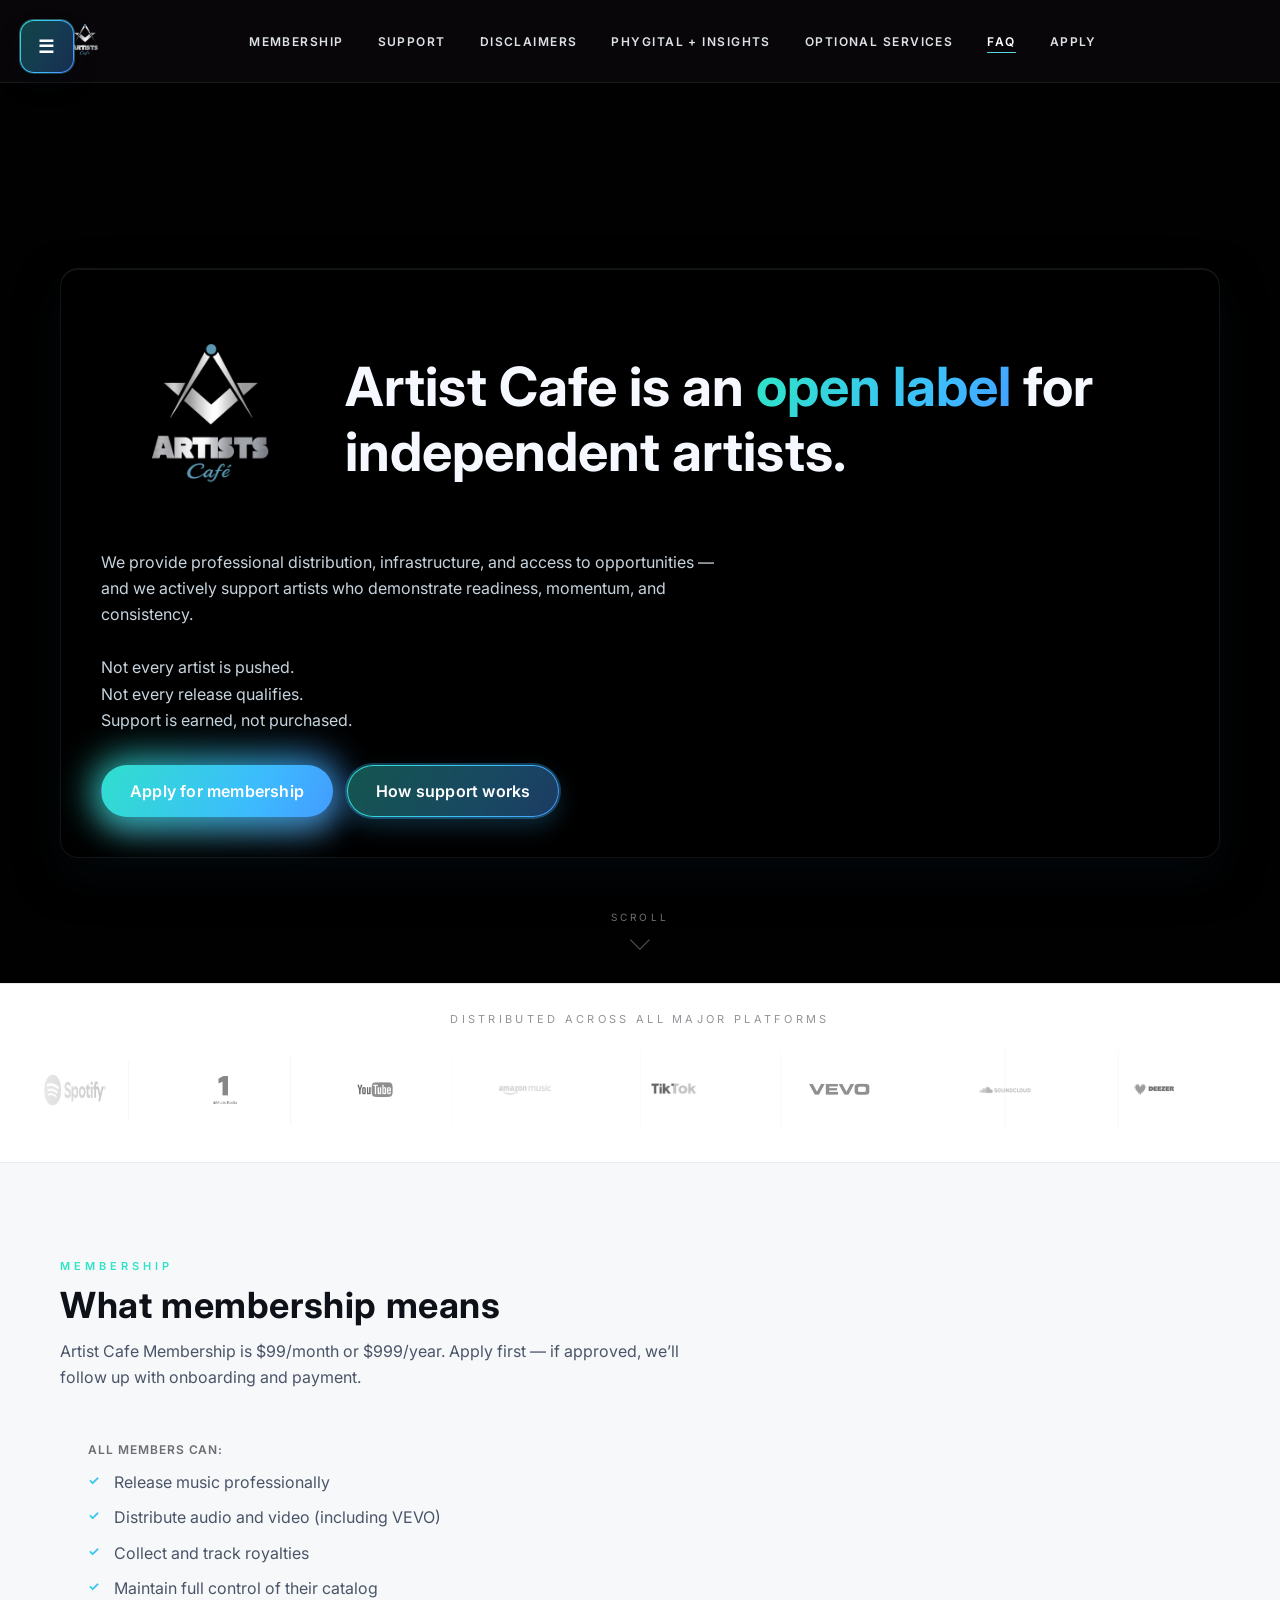
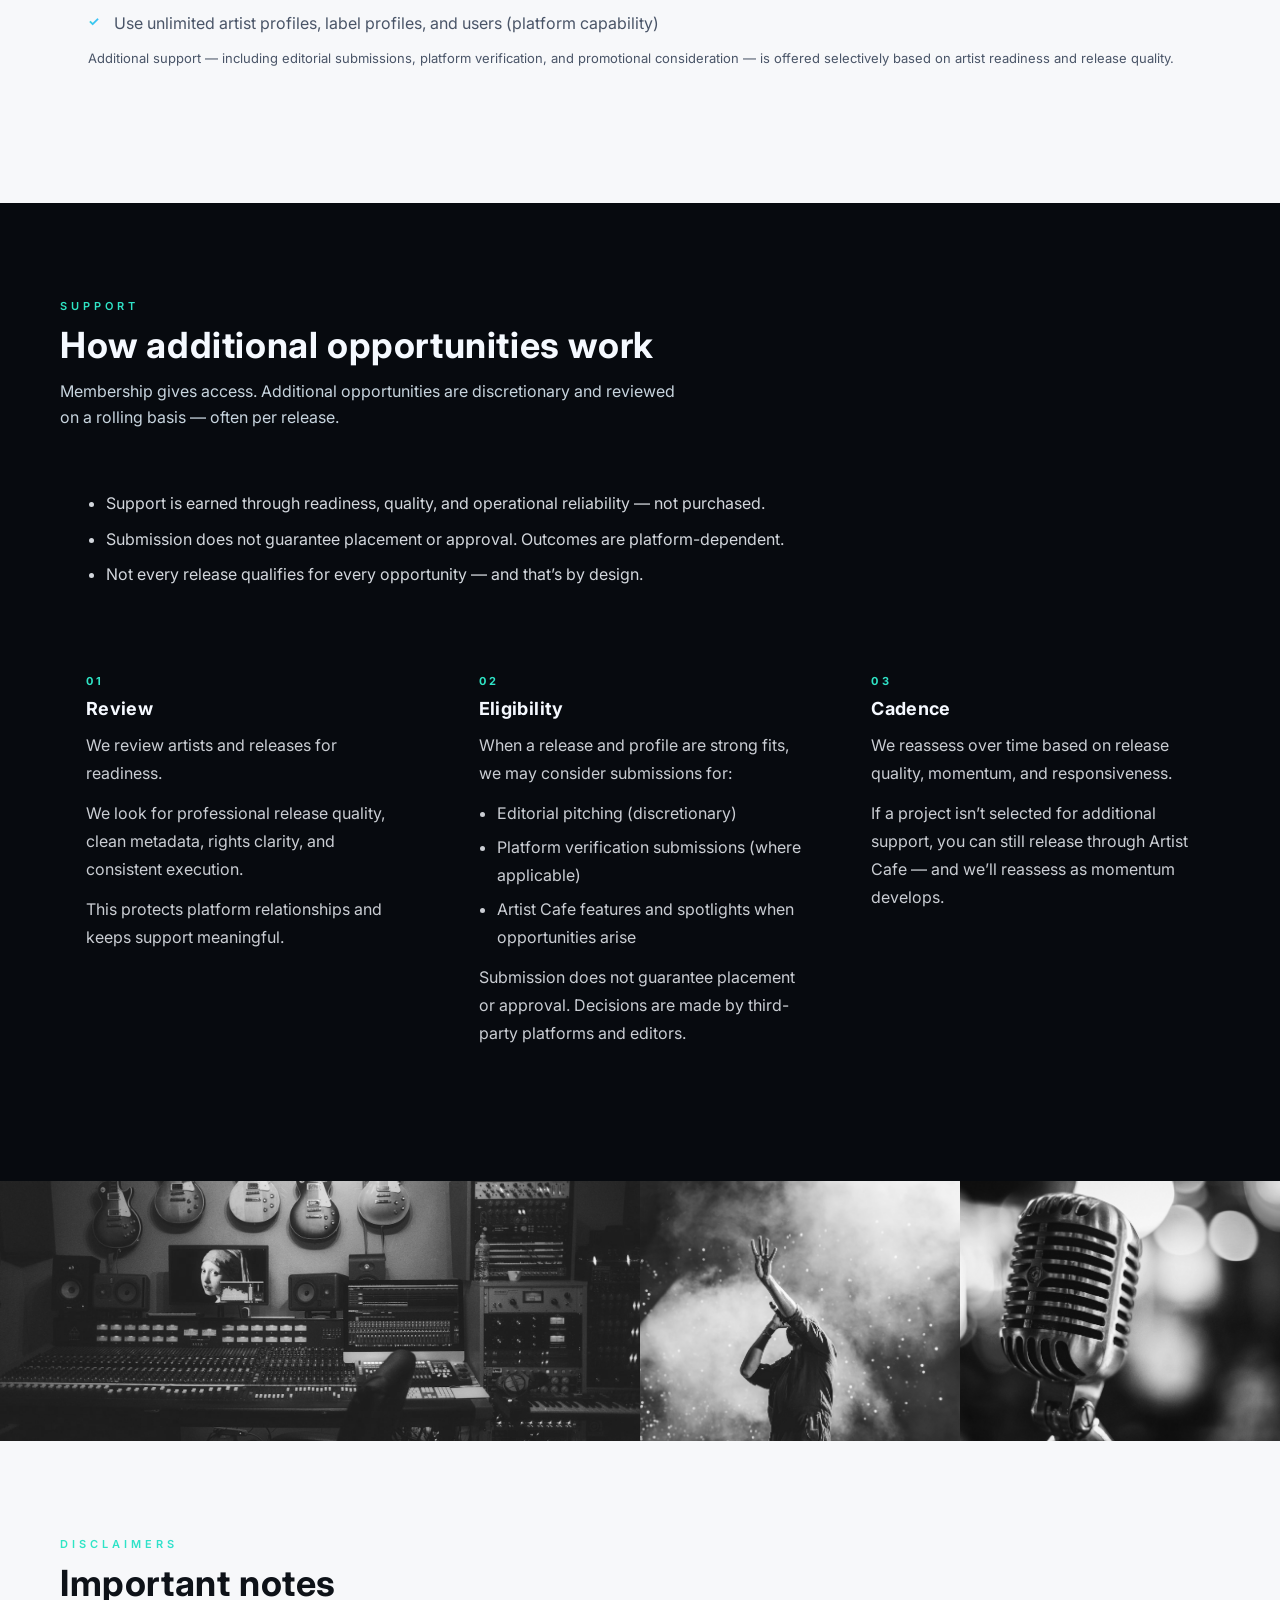
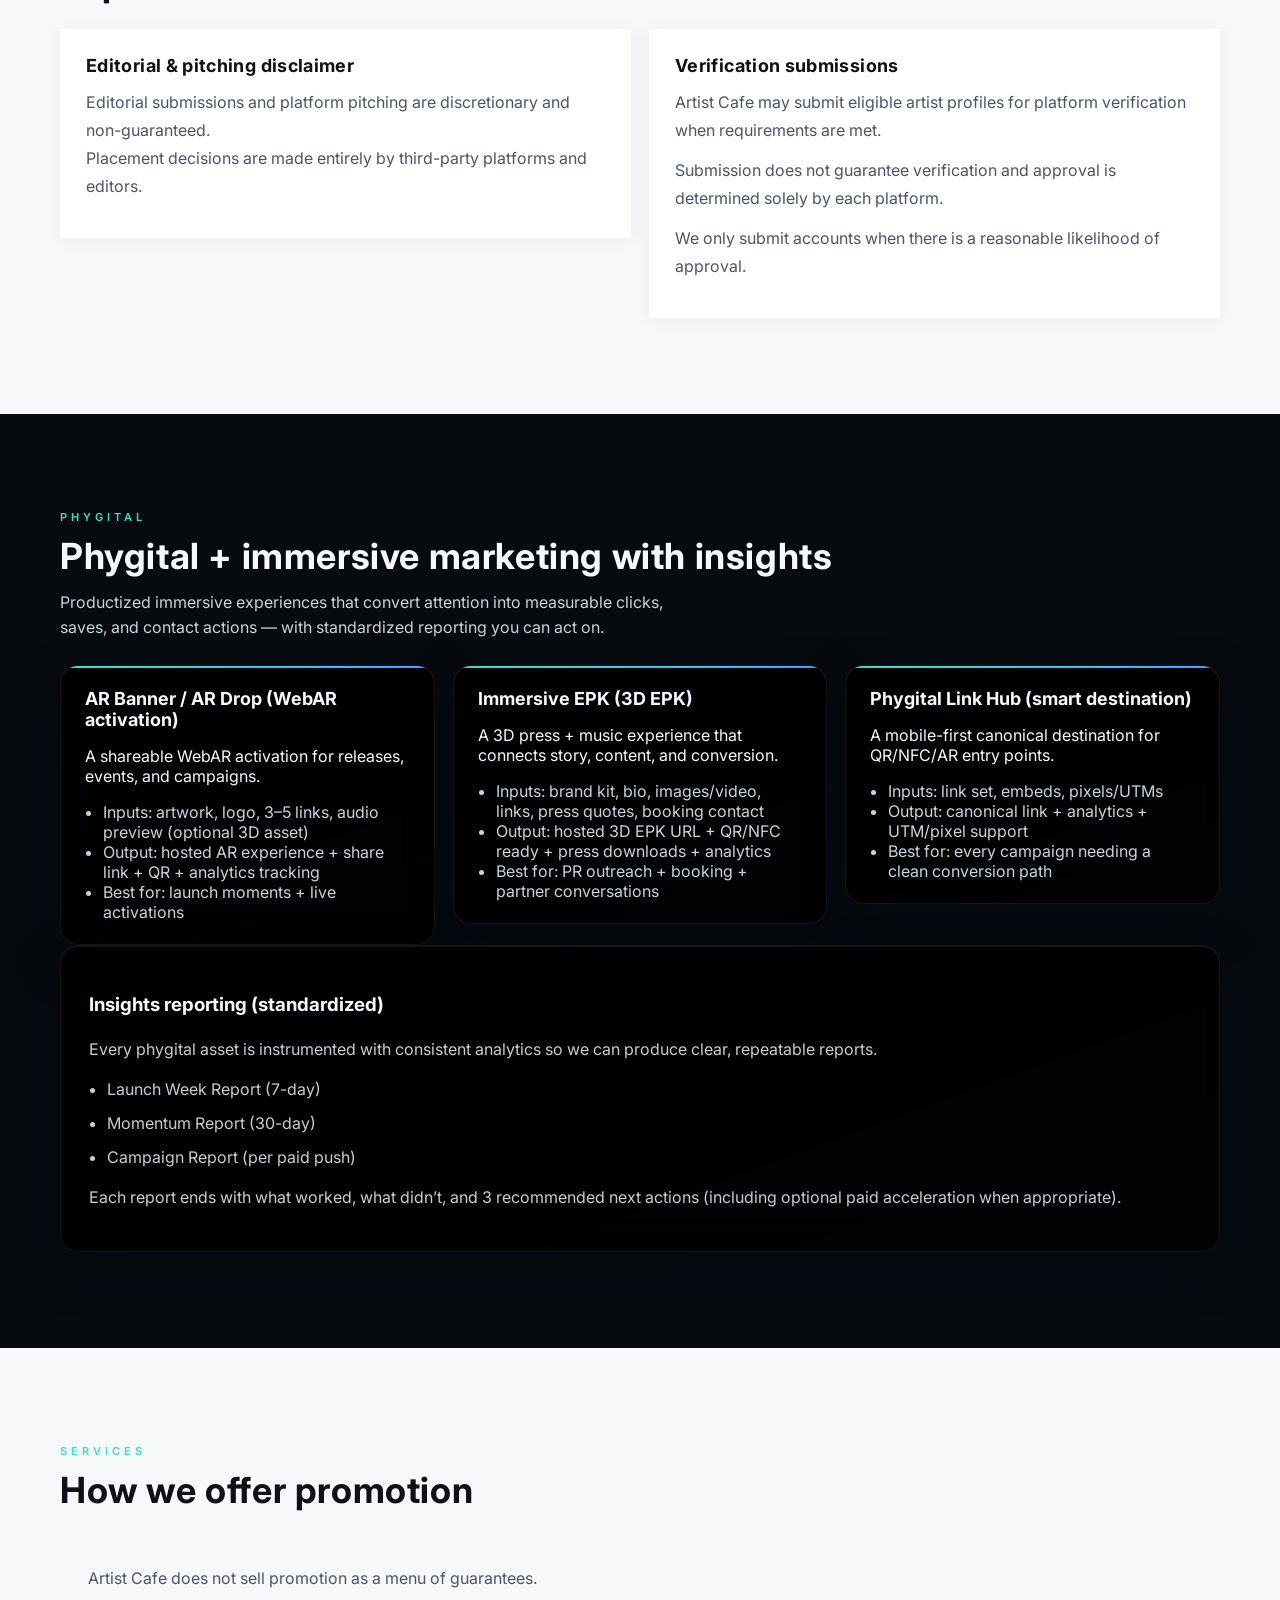
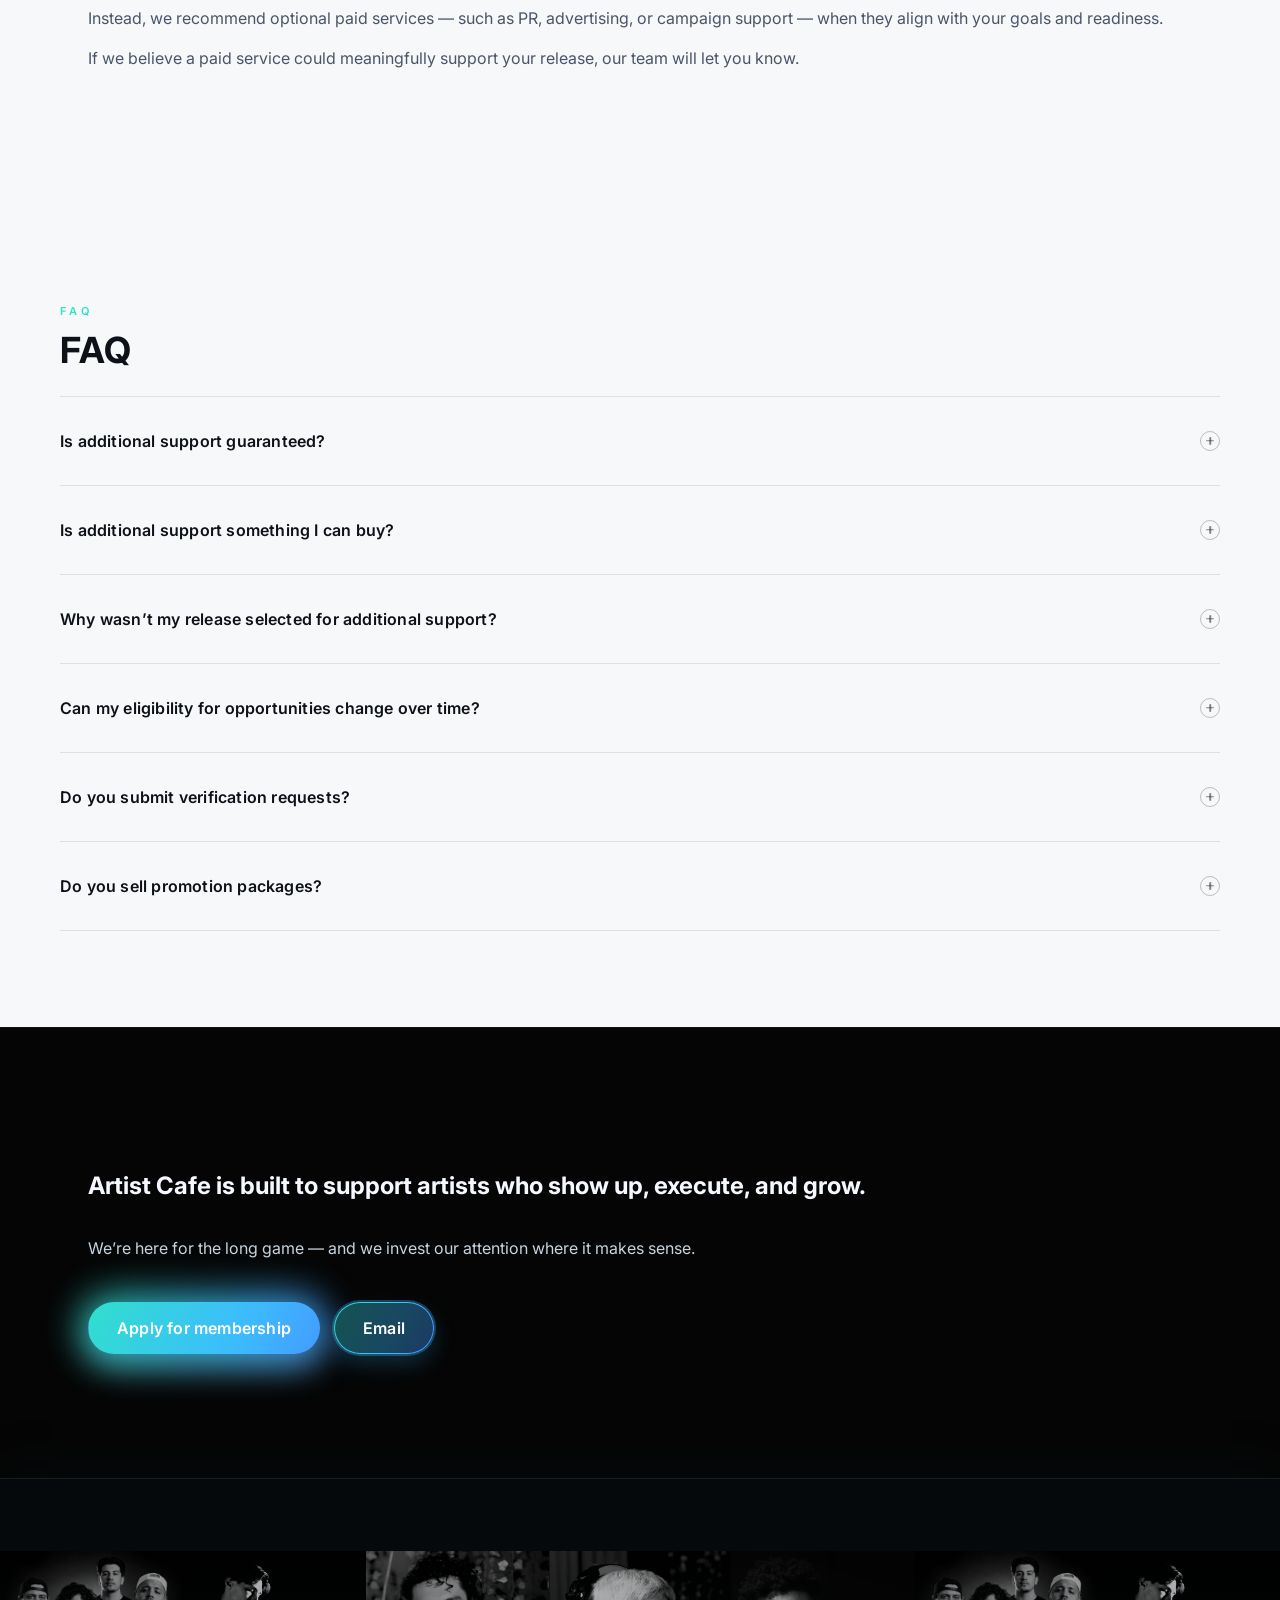
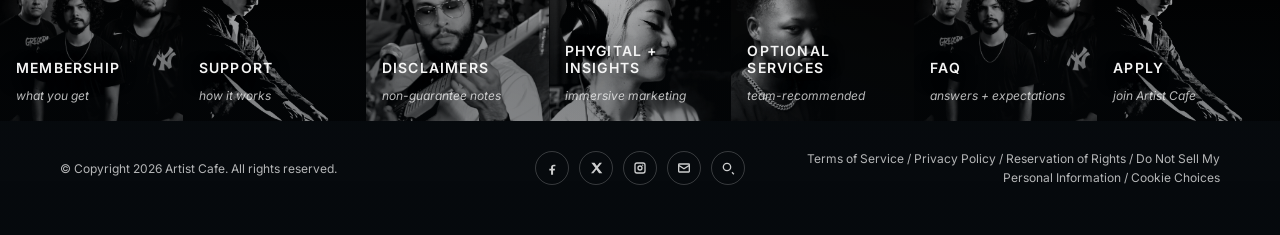
==== index.html @ fd62edf2 "Add files via upload" ====
<!DOCTYPE html>
<html lang="en">
  <head>
    <meta charset="UTF-8" />
    <meta name="viewport" content="width=device-width, initial-scale=1.0" />
    <title>Artist Cafe — The Open Label</title>
    <link rel="preconnect" href="https://fonts.googleapis.com" />
    <link rel="preconnect" href="https://fonts.gstatic.com" crossorigin />
    <link href="https://fonts.googleapis.com/css2?family=Inter:ital,wght@0,400;0,500;0,600;0,700;1,400&display=swap" rel="stylesheet" />
    <link
      rel="icon"
      type="image/png"
      href="assets/icon.png"
    />
    <link
      rel="apple-touch-icon"
      href="assets/icon.png"
    />
    <link rel="stylesheet" href="styles.css" />
  </head>
  <body>
    <a href="#main-content" class="skip-link">Skip to main content</a>
    <canvas id="bg-canvas" aria-hidden="true"></canvas>

    <nav class="top-nav">
      <div class="container nav-inner">
        <a class="img-link" href="#main-content" aria-label="Home">
          <img
            class="brand-mark"
            src="assets/logo-white.png"
            alt="Artist Cafe"
          />
        </a>
        <div class="nav-links" id="nav-links"></div>
      </div>
    </nav>

    <div class="mobile-dock" id="mobile-dock"></div>
    <aside class="expandable-sidebar" id="expandable-sidebar">
      <button
        class="sidebar-toggle"
        id="sidebar-toggle"
        type="button"
        aria-expanded="false"
        aria-controls="sidebar-panel"
      >
        <span>Explore</span>
        <span class="toggle-icon" aria-hidden="true">☰</span>
      </button>
      <div class="sidebar-panel" id="sidebar-panel" aria-hidden="true">
        <div class="sidebar-panel-header">
          <div>
            <p class="sidebar-label">Artist Cafe</p>
            <h3>Navigate</h3>
          </div>
          <button
            class="sidebar-close"
            id="sidebar-close"
            type="button"
            aria-label="Close sidebar"
          >
            ✕
          </button>
        </div>
        <nav class="sidebar-links">
          <a class="sidebar-link" href="#main-content">Home</a>
          <a class="sidebar-link" href="#membership">Membership</a>
          <a class="sidebar-link" href="#support">How support works</a>
          <a class="sidebar-link" href="#disclaimers">Important notes</a>
          <a class="sidebar-link" href="#phygital">Phygital + insights</a>
          <a class="sidebar-link" href="#optional-services">Optional services</a>
          <a class="sidebar-link" href="#faq">FAQ</a>
          <a class="sidebar-link" href="apply.html">Apply</a>
          <a class="sidebar-link" href="mailto:artistscafe@hallpassinternational.com">Email us</a>
        </nav>

        <div class="sidebar-ad">
          <div class="ad-header">
            <span>Featured</span>
            <div class="ad-controls">
              <button class="ad-arrow" type="button" data-ad-prev aria-label="Previous slide">
                ‹
              </button>
              <button class="ad-arrow" type="button" data-ad-next aria-label="Next slide">
                ›
              </button>
            </div>
          </div>
          <div class="ad-rotator" data-ad-rotator>
            <div class="ad-slide is-active">
              <div class="ad-card">
                <p class="ad-eyebrow">Membership</p>
                <p class="ad-title">Access is paid. Support is earned.</p>
                <p class="ad-foot">Review-based, discretionary, non-guaranteed</p>
              </div>
            </div>
            <div class="ad-slide">
              <div class="ad-card">
                <p class="ad-eyebrow">Editorial</p>
                <p class="ad-title">Pitching is discretionary</p>
                <p class="ad-foot">No guaranteed placements</p>
              </div>
            </div>
            <div class="ad-slide">
              <div class="ad-card">
                <p class="ad-eyebrow">Verification</p>
                <p class="ad-title">Submission is not a guarantee</p>
                <p class="ad-foot">Approval is platform-decided</p>
              </div>
            </div>
          </div>
        </div>
      </div>
    </aside>

    <main id="main-content" class="site-shell">
      <section class="hero section" aria-label="Home">
        <div class="hero-media" aria-hidden="true">
          <video
            class="hero-video"
            autoplay
            muted
            loop
            playsinline
          >
            <source
              src="assets/video-home.mp4"
              type="video/mp4"
            />
          </video>
          <div class="hero-veil"></div>
        </div>
        <div class="container">
          <div class="float-plane" data-parallax>
            <div class="plane-inner glass-plane hero-content reveal">
              <div class="hero-header">
                <img
                  class="hero-logo"
                  src="assets/logo-white.png"
                  alt="Artist Cafe logo"
                />
                <h1 id="hero-headline"></h1>
              </div>
              <p id="hero-subhead"></p>
              <div class="cta-row" id="hero-ctas"></div>
            </div>
          </div>
        </div>
        <div class="hero-scroll-indicator" aria-hidden="true">
          <span class="hero-scroll-text">Scroll</span>
          <span class="hero-scroll-arrow"></span>
        </div>
      </section>

      <!-- Affiliate carousel -->
      <section class="affiliate-carousel-section" aria-label="Distribution partners">
        <div class="affiliate-carousel-label">Distributed across all major platforms</div>
        <button class="sr-only marquee-pause-btn" aria-label="Pause partner logos animation">Pause</button>
        <div class="affiliate-marquee-wrap">
          <div class="affiliate-marquee-track" aria-hidden="true">
            <div class="affiliate-marquee-inner" id="affiliate-track-a">
              <img src="assets/logos/spotify.png"    alt="Spotify"             class="affiliate-logo" data-brand="spotify" />
              <img src="assets/logos/apple.png"      alt="Apple Music"         class="affiliate-logo" data-brand="apple" />
              <img src="assets/logos/youtube.png"    alt="YouTube"             class="affiliate-logo" data-brand="youtube" />
              <img src="assets/logos/amazon.png"     alt="Amazon Music"        class="affiliate-logo" data-brand="amazon" />
              <img src="assets/logos/tiktok.png"     alt="TikTok"              class="affiliate-logo" data-brand="tiktok" />
              <img src="assets/logos/vevo.png"       alt="VEVO"                class="affiliate-logo" data-brand="vevo" />
              <img src="assets/logos/soundcloud.png" alt="SoundCloud"          class="affiliate-logo" data-brand="soundcloud" />
              <img src="assets/logos/deezer.png"     alt="Deezer"              class="affiliate-logo" data-brand="deezer" />
              <img src="assets/logos/pandora.png"    alt="Pandora"             class="affiliate-logo" data-brand="pandora" />
              <img src="assets/logos/bandcamp.png"   alt="Bandcamp"            class="affiliate-logo" data-brand="bandcamp" />
              <img src="assets/logos/universal.png"  alt="Universal Music Group" class="affiliate-logo" data-brand="universal" />
            </div>
            <!-- Duplicate for seamless loop -->
            <div class="affiliate-marquee-inner" aria-hidden="true">
              <img src="assets/logos/spotify.png"    alt="" class="affiliate-logo" data-brand="spotify" />
              <img src="assets/logos/apple.png"      alt="" class="affiliate-logo" data-brand="apple" />
              <img src="assets/logos/youtube.png"    alt="" class="affiliate-logo" data-brand="youtube" />
              <img src="assets/logos/amazon.png"     alt="" class="affiliate-logo" data-brand="amazon" />
              <img src="assets/logos/tiktok.png"     alt="" class="affiliate-logo" data-brand="tiktok" />
              <img src="assets/logos/vevo.png"       alt="" class="affiliate-logo" data-brand="vevo" />
              <img src="assets/logos/soundcloud.png" alt="" class="affiliate-logo" data-brand="soundcloud" />
              <img src="assets/logos/deezer.png"     alt="" class="affiliate-logo" data-brand="deezer" />
              <img src="assets/logos/pandora.png"    alt="" class="affiliate-logo" data-brand="pandora" />
              <img src="assets/logos/bandcamp.png"   alt="" class="affiliate-logo" data-brand="bandcamp" />
              <img src="assets/logos/universal.png"  alt="" class="affiliate-logo" data-brand="universal" />
            </div>
          </div>
        </div>
      </section>

      <section class="section section-light" id="membership" aria-label="Membership">
        <div class="container">
          <div class="float-plane" data-parallax>
            <div class="plane-inner open-plane section-header-inner reveal">
              <p class="section-kicker">Membership</p>
              <h2 class="section-title" id="membership-title"></h2>
              <p class="section-subtitle" id="membership-subtitle"></p>
            </div>
          </div>
          <div class="float-plane" data-parallax>
            <div class="plane-inner open-plane membership-card reveal">
              <p class="membership-all-title" id="membership-all-title"></p>
              <ul class="membership-bullets" id="membership-bullets"></ul>
              <p class="footer-note" id="membership-support-note"></p>
            </div>
          </div>
        </div>
      </section>

      <section class="section section-dark" id="support" aria-label="How support works">
        <div class="container">
          <div class="float-plane" data-parallax>
            <div class="plane-inner open-plane section-header-inner reveal">
              <p class="section-kicker">Support</p>
              <h2 class="section-title" id="support-title"></h2>
              <p class="section-subtitle" id="support-subtitle"></p>
            </div>
          </div>
          <div class="float-plane" data-parallax>
            <div class="plane-inner open-plane support-intro reveal">
              <ul class="support-bullets" id="support-bullets"></ul>
            </div>
          </div>
          <div class="status-grid" id="status-grid"></div>
        </div>
      </section>

      <section class="photo-feature-section" aria-hidden="true">
        <div class="photo-feature-grid">
          <div class="photo-feature-item photo-feature-large" style="background-image:url('assets/photo-studio-mic.jpg')"></div>
          <div class="photo-feature-item" style="background-image:url('assets/photo-artist-headphones.jpg')"></div>
          <div class="photo-feature-item" style="background-image:url('assets/photo-artist-stage.jpg')"></div>
          <div class="photo-feature-item" style="background-image:url('assets/photo-studio-board.jpg')"></div>
        </div>
      </section>

      <section class="section section-light" id="disclaimers" aria-label="Important notes">
        <div class="container">
          <div class="float-plane" data-parallax>
            <div class="plane-inner open-plane section-header-inner reveal">
              <p class="section-kicker">Disclaimers</p>
              <h2 class="section-title" id="disclaimers-title"></h2>
            </div>
          </div>
          <div class="disclaimer-grid" id="disclaimer-grid"></div>
        </div>
      </section>

      <section class="section section-dark" id="phygital" aria-label="Phygital + insights">
        <div class="container">
          <div class="float-plane" data-parallax>
            <div class="plane-inner open-plane section-header-inner reveal">
              <p class="section-kicker">Phygital</p>
              <h2 class="section-title" id="phygital-title"></h2>
              <p class="section-subtitle" id="phygital-subtitle"></p>
            </div>
          </div>
          <div class="feature-grid" id="phygital-sku-grid"></div>
          <div class="float-plane" data-parallax>
            <div class="plane-inner glass-plane optional-services-card reveal">
              <div id="phygital-reports-copy"></div>
            </div>
          </div>
        </div>
      </section>

      <section class="section section-light" id="optional-services" aria-label="Optional services">
        <div class="container">
          <div class="float-plane" data-parallax>
            <div class="plane-inner open-plane section-header-inner reveal">
              <p class="section-kicker">Services</p>
              <h2 class="section-title" id="optional-services-title"></h2>
            </div>
          </div>
          <div class="float-plane" data-parallax>
            <div class="plane-inner open-plane optional-services-card reveal">
              <div id="optional-services-copy"></div>
            </div>
          </div>
        </div>
      </section>


      <section class="section section-light" id="faq" aria-label="FAQ">
        <div class="container">
          <div class="float-plane" data-parallax>
            <div class="plane-inner open-plane section-header-inner reveal">
              <p class="section-kicker">FAQ</p>
              <h2 class="section-title" id="faq-title"></h2>
            </div>
          </div>
          <div class="faq-grid" id="faq-grid"></div>
        </div>
      </section>

      <section class="section" id="contact" aria-label="Contact">
        <div class="container">
          <div class="float-plane" data-parallax>
            <div class="plane-inner open-plane final-cta reveal">
              <h2 id="final-title"></h2>
              <p class="section-subtitle" id="final-subtitle"></p>
              <div class="cta-row" id="final-ctas"></div>
            </div>
          </div>
        </div>
      </section>
    </main>

    <footer class="site-footer">
      <div class="container">
        <div class="footer-grid">
          <a
            class="footer-tile"
            href="#membership"
            aria-label="Membership"
            style="
              --tile-image: url('assets/tile-membership.jpg');
            "
          >
            <span class="footer-tile-title">Membership</span>
            <span class="footer-tile-sub">what you get</span>
          </a>
          <a
            class="footer-tile"
            href="#support"
            aria-label="Support"
            style="
              --tile-image: url('assets/tile-support.jpg');
            "
          >
            <span class="footer-tile-title">Support</span>
            <span class="footer-tile-sub">how it works</span>
          </a>
          <a
            class="footer-tile"
            href="#disclaimers"
            aria-label="Disclaimers"
            style="
              --tile-image: url('assets/tile-disclaimers.jpg');
            "
          >
            <span class="footer-tile-title">Disclaimers</span>
            <span class="footer-tile-sub">non-guarantee notes</span>
          </a>
          <a
            class="footer-tile"
            href="#phygital"
            aria-label="Phygital + insights"
            style="
              --tile-image: url('assets/tile-phygital.jpg');
            "
          >
            <span class="footer-tile-title">Phygital + insights</span>
            <span class="footer-tile-sub">immersive marketing</span>
          </a>
          <a
            class="footer-tile"
            href="#optional-services"
            aria-label="Optional services"
            style="
              --tile-image: url('assets/tile-services.jpg');
            "
          >
            <span class="footer-tile-title">Optional services</span>
            <span class="footer-tile-sub">team-recommended</span>
          </a>
          <a
            class="footer-tile"
            href="#faq"
            aria-label="FAQ"
            style="
              --tile-image: url('assets/tile-membership.jpg');
            "
          >
            <span class="footer-tile-title">FAQ</span>
            <span class="footer-tile-sub">answers + expectations</span>
          </a>
          <a
            class="footer-tile"
            href="apply.html"
            aria-label="Apply"
            style="
              --tile-image: url('assets/tile-support.jpg');
            "
          >
            <span class="footer-tile-title">Apply</span>
            <span class="footer-tile-sub">join Artist Cafe</span>
          </a>
        </div>

        <div class="footer-meta">
          <p class="footer-legal">
            © Copyright 2026 Artist Cafe. All rights reserved.
          </p>
          <div class="footer-social">
            <a class="footer-social-link" href="#" aria-label="Facebook">
              <svg viewBox="0 0 24 24" aria-hidden="true">
                <path
                  d="M14.5 9.5h2.6V7h-2.6c-2.3 0-3.9 1.5-3.9 4.2V13H8v2.8h2.6V22h3V15.8H16l.5-2.8h-3v-1.6c0-1.1.4-1.9 2-1.9z"
                />
              </svg>
            </a>
            <a class="footer-social-link" href="#" aria-label="X">
              <svg viewBox="0 0 24 24" aria-hidden="true">
                <path
                  d="M5 4h4.8l3.6 5.1L17.3 4H21l-6.1 7.6L21.5 20h-4.9l-4-5.6L8 20H4.5l6.6-8L5 4z"
                />
              </svg>
            </a>
            <a class="footer-social-link" href="#" aria-label="Instagram">
              <svg viewBox="0 0 24 24" aria-hidden="true">
                <path
                  d="M7.5 3.5h9a4 4 0 0 1 4 4v9a4 4 0 0 1-4 4h-9a4 4 0 0 1-4-4v-9a4 4 0 0 1 4-4zm0 2A2 2 0 0 0 5.5 7.5v9a2 2 0 0 0 2 2h9a2 2 0 0 0 2-2v-9a2 2 0 0 0-2-2h-9zm4.5 2.5a4 4 0 1 1 0 8 4 4 0 0 1 0-8zm0 2a2 2 0 1 0 0 4 2 2 0 0 0 0-4zm5-2.2a1 1 0 1 1-2 0 1 1 0 0 1 2 0z"
                />
              </svg>
            </a>
            <a class="footer-social-link" href="#" aria-label="Email">
              <svg viewBox="0 0 24 24" aria-hidden="true">
                <path
                  d="M5 5h14a2 2 0 0 1 2 2v10a2 2 0 0 1-2 2H5a2 2 0 0 1-2-2V7a2 2 0 0 1 2-2zm0 2v.4l7 4.6 7-4.6V7H5zm14 10V9.7l-7 4.6-7-4.6V17h14z"
                />
              </svg>
            </a>
            <a class="footer-social-link" href="#" aria-label="Search">
              <svg viewBox="0 0 24 24" aria-hidden="true">
                <path
                  d="M10.5 4a6.5 6.5 0 1 1 0 13 6.5 6.5 0 0 1 0-13zm0 2a4.5 4.5 0 1 0 0 9 4.5 4.5 0 0 0 0-9zm8.2 11.8 2.8 2.8-1.4 1.4-2.8-2.8 1.4-1.4z"
                />
              </svg>
            </a>
          </div>
          <p class="footer-links">
            Terms of Service / Privacy Policy / Reservation of Rights / Do Not Sell My
            Personal Information / Cookie Choices
          </p>
        </div>
      </div>
    </footer>

    <script src="content.js"></script>
    <script src="haptic.js"></script>
    <script src="app.js"></script>
  </body>
</html>
---- styles.css ----
:root {
  color-scheme: dark;
  --bg: #050505;
  --bg-veil: rgba(0, 0, 0, 0.82);
  --plane: rgba(14, 22, 30, 0.74);
  --accent: #5fd6e6;
  --brand-blue: #3dbbff;
  --border: rgba(95, 214, 230, 0.2);
  --glow: rgba(95, 214, 230, 0.32);
  --text: #f5f9ff;
  --muted: #c7d4de;
  --focus-ring: rgba(95, 214, 230, 0.6);
  --particle-color: rgba(95, 214, 230, 0.32);
  --shadow-accent: rgba(61, 187, 255, 0.22);
  --shadow-accent-strong: rgba(61, 187, 255, 0.3);
  --accent-border-soft: rgba(95, 214, 230, 0.28);
  --accent-border: rgba(95, 214, 230, 0.45);
  --accent-border-hover: rgba(95, 214, 230, 0.55);
  --accent-border-strong: rgba(95, 214, 230, 0.65);
  --accent-glow-strong: rgba(95, 214, 230, 0.35);
  --brand-blue-soft: rgba(61, 187, 255, 0.3);

  --brand-gradient: linear-gradient(
    120deg,
    rgb(46, 230, 195),
    rgb(61, 187, 255),
    rgb(79, 109, 255),
    rgb(139, 91, 255)
  );
  --brand-gradient-size: 220% 220%;
  --ease: cubic-bezier(0.22, 1, 0.36, 1);
  --dur-fast: 160ms;
  --dur-med: 320ms;
  --dur-slow: 760ms;
  --radius: 18px;
  --shadow: 0 18px 42px rgba(6, 12, 18, 0.55);
  --shadow-hover: 0 24px 56px rgba(95, 214, 230, 0.26);
  --content-max: 1160px;
}

* {
  box-sizing: border-box;
}

html {
  scroll-behavior: smooth;
}

body {
  margin: 0;
  font-family: "Inter", "SF Pro Text", "SF Pro", "Segoe UI", "Helvetica Neue", Arial,
    sans-serif;
  color: var(--text);
  background: var(--bg);
  min-height: 100vh;
  overflow-x: hidden;
}

img {
  display: block;
  max-width: 100%;
}

#hero-subhead {
  white-space: pre-line;
}

a {
  text-decoration: none;
}

main {
  position: relative;
  z-index: 2;
}

.hero-media {
  position: absolute;
  inset: 0;
  z-index: 0;
}

.hero-video {
  width: 100%;
  height: 100%;
  object-fit: cover;
  filter: grayscale(100%);
}

.hero-veil {
  position: absolute;
  inset: 0;
  background: linear-gradient(160deg, rgba(0, 0, 0, 0.86), var(--bg-veil));
}

#bg-canvas {
  position: fixed;
  inset: 0;
  width: 100%;
  height: 100%;
  z-index: -1;
  pointer-events: none;
  display: none;
}

.site-shell {
  position: relative;
  z-index: 1;
}

.container {
  width: min(100% - 32px, var(--content-max));
  margin: 0 auto;
}

.section {
  padding: 96px 0;
}

.membership-card,
.support-intro,
.optional-services-card {
  padding: 28px;
}

.membership-all-title {
  margin: 0 0 12px;
  font-weight: 600;
  letter-spacing: 0.08em;
  text-transform: uppercase;
  font-size: 12px;
  color: rgba(245, 249, 255, 0.72);
}

.membership-bullets,
.support-bullets {
  margin: 0;
  padding-left: 18px;
  color: rgba(245, 249, 255, 0.86);
  line-height: 1.7;
}

.membership-bullets li,
.support-bullets li {
  margin: 8px 0;
}

.status-grid,
.disclaimer-grid {
  display: grid;
  grid-template-columns: repeat(auto-fit, minmax(260px, 1fr));
  gap: 18px;
  margin-top: 24px;
}

.status-card,
.disclaimer-card {
  padding: 26px;
  border: 1px solid rgba(255, 255, 255, 0.12);
  background: rgba(10, 16, 22, 0.55);
}

.disclaimer-card {
  border-color: var(--accent-border-soft);
  box-shadow: 0 18px 40px rgba(6, 12, 18, 0.5);
}

.status-card h3,
.disclaimer-card h3 {
  margin-top: 0;
  margin-bottom: 12px;
  font-size: 18px;
  letter-spacing: 0.02em;
}

.status-copy p,
.disclaimer-copy p,
.optional-services-card p {
  margin: 0 0 12px;
  color: rgba(245, 249, 255, 0.82);
  line-height: 1.75;
  white-space: pre-line;
}

.status-copy ul,
.disclaimer-copy ul,
.optional-services-card ul {
  margin: 0 0 12px;
  padding-left: 18px;
  color: rgba(245, 249, 255, 0.82);
  line-height: 1.75;
}

.status-copy li,
.disclaimer-copy li,
.optional-services-card li {
  margin: 6px 0;
}

.affiliates-section {
  padding: 48px 0 72px;
}

.affiliate-marquee {
  position: relative;
  overflow: hidden;
  border-top: 1px solid rgba(148, 163, 184, 0.25);
  border-bottom: 1px solid rgba(148, 163, 184, 0.25);
  background: rgba(15, 23, 42, 0.35);
  box-shadow: inset 0 1px 0 rgba(148, 163, 184, 0.08);
  padding: 20px 0;
}

.affiliate-scroller {
  display: flex;
  gap: 28px;
  width: max-content;
  animation: affiliate-scroll 26s linear infinite;
}

.affiliate-track {
  display: flex;
  gap: 28px;
  align-items: center;
}

.affiliate-item {
  display: inline-flex;
  flex-direction: column;
  align-items: center;
  justify-content: center;
  gap: 6px;
  width: 140px;
  height: 140px;
  padding: 12px;
  border-radius: 12px;
  border: 1px solid rgba(148, 163, 184, 0.35);
  background: #e2e8f0;
  box-shadow: 0 6px 16px rgba(15, 23, 42, 0.28);
  white-space: nowrap;
  font-size: 13px;
}

.affiliate-item.has-logo {
  padding: 0;
}

.affiliate-logo {
  width: 100%;
  height: 100%;
  object-fit: cover;
  border-radius: inherit;
}

.affiliate-name {
  font-weight: 600;
  letter-spacing: 0.2px;
  text-align: center;
  color: #1f2937;
}

.affiliate-type {
  font-size: 11px;
  letter-spacing: 0.22em;
  text-transform: uppercase;
  color: rgba(31, 41, 55, 0.7);
  text-align: center;
}

@keyframes affiliate-scroll {
  0% {
    transform: translateX(0);
  }
  100% {
    transform: translateX(-50%);
  }
}

.sidebar-showcase {
  padding-top: 72px;
}

.sticky-layout {
  display: grid;
  grid-template-columns: minmax(0, 1fr);
  gap: 32px;
  align-items: start;
  width: 100%;
  margin: 0;
}

.sticky-content {
  min-width: 0;
  padding: 0 32px;
}

.sticky-content .container {
  width: 100%;
  margin: 0;
}

.sidebar-copy {
  padding: 32px;
}

.sidebar-kicker {
  margin: 0 0 12px;
  font-size: 11px;
  letter-spacing: 0.32em;
  text-transform: uppercase;
  color: rgba(245, 249, 255, 0.65);
}

.expandable-sidebar {
  position: fixed;
  top: 20px;
  left: 20px;
  display: flex;
  flex-direction: column;
  justify-items: stretch;
  gap: 12px;
  align-self: start;
  width: clamp(52px, 6vw, 72px);
  height: calc(100vh - 40px);
  max-height: calc(100vh - 40px);
  padding: 0;
  background: transparent;
  z-index: 40;
  transition: width var(--dur-med) var(--ease),
    height var(--dur-med) var(--ease);
}

.expandable-sidebar.is-expanded {
  width: clamp(220px, 32vw, 320px);
}

.sidebar-toggle {
  display: inline-flex;
  align-items: center;
  justify-content: center;
  gap: 10px;
  padding: 0;
  width: clamp(46px, 6vw, 54px);
  height: clamp(46px, 6vw, 54px);
  border-radius: 14px;
  border: 1px solid transparent;
  background:
    linear-gradient(rgba(5, 10, 14, 0.72), rgba(5, 10, 14, 0.72)) padding-box,
    var(--brand-gradient) border-box;
  background-size: auto, var(--brand-gradient-size);
  background-position: center, 0% 50%;
  animation: brand-gradient-shift 26s ease-in-out infinite;
  color: #ffffff;
  font-weight: 600;
  letter-spacing: 0.12em;
  text-transform: uppercase;
  font-size: 16px;
  cursor: pointer;
  transition: transform var(--dur-fast) var(--ease),
    box-shadow var(--dur-fast) var(--ease),
    background var(--dur-fast) var(--ease),
    color var(--dur-fast) var(--ease);
  box-shadow:
    0 12px 20px rgba(5, 10, 16, 0.45),
    0 0 0 1px var(--accent-border);
}

.sidebar-toggle:hover {
  transform: translateY(-1px);
  box-shadow:
    0 16px 24px rgba(5, 10, 16, 0.5),
    0 0 0 1px var(--accent-border-strong);
}

.sidebar-toggle:focus-visible {
  outline: 2px solid var(--accent);
  outline-offset: 3px;
}

.toggle-icon {
  font-size: 18px;
}

.expandable-sidebar:not(.is-expanded) {
  height: auto;
}

.expandable-sidebar .sidebar-toggle span:first-child {
  display: none;
}

.expandable-sidebar.is-expanded .sidebar-toggle {
  display: none;
}

.sidebar-panel {
  width: 100%;
  padding: 22px 18px 20px;
  display: flex;
  flex-direction: column;
  gap: 18px;
  transform: translateX(-8px);
  opacity: 0;
  visibility: hidden;
  pointer-events: none;
  transition: transform var(--dur-med) var(--ease), opacity var(--dur-med) var(--ease);
  height: 100%;
  overflow: hidden;
  background: #000000;
  border: 1px solid rgba(255, 255, 255, 0.08);
  border-radius: 8px;
  box-shadow: 0 18px 32px rgba(0, 0, 0, 0.45);
}

.expandable-sidebar.is-expanded .sidebar-panel {
  transform: translateX(0);
  opacity: 1;
  visibility: visible;
  pointer-events: auto;
}

.sidebar-panel-header {
  display: flex;
  align-items: center;
  justify-content: space-between;
  gap: 12px;
}

.sidebar-panel-header h3 {
  margin: 4px 0 0;
  font-size: 18px;
}

.sidebar-label {
  margin: 0;
  font-size: 11px;
  letter-spacing: 0.28em;
  text-transform: uppercase;
  color: rgba(245, 249, 255, 0.6);
}

.sidebar-close {
  width: 40px;
  height: 40px;
  border-radius: 12px;
  border: 1px solid transparent;
  background:
    linear-gradient(rgba(5, 10, 14, 0.72), rgba(5, 10, 14, 0.72)) padding-box,
    var(--brand-gradient) border-box;
  background-size: auto, var(--brand-gradient-size);
  background-position: center, 0% 50%;
  animation: brand-gradient-shift 26s ease-in-out infinite;
  color: #ffffff;
  display: inline-flex;
  align-items: center;
  justify-content: center;
  cursor: pointer;
  transition: transform var(--dur-fast) var(--ease),
    border-color var(--dur-fast) var(--ease),
    box-shadow var(--dur-fast) var(--ease);
}

.sidebar-close:hover {
  transform: translateY(-1px);
  box-shadow:
    0 12px 20px rgba(5, 10, 16, 0.45),
    0 0 0 1px var(--accent-border-strong);
}

.sidebar-close:focus-visible {
  outline: 2px solid var(--accent);
  outline-offset: 3px;
}

.sidebar-links {
  display: grid;
  gap: 6px;
  flex: 1;
}

.sidebar-link {
  padding: 10px 0;
  border-radius: 0;
  border: none;
  border-bottom: 1px solid rgba(255, 255, 255, 0.12);
  color: var(--text);
  font-size: 12px;
  letter-spacing: 0.16em;
  text-transform: uppercase;
  transition: transform var(--dur-fast) var(--ease),
    border-color var(--dur-fast) var(--ease),
    background var(--dur-fast) var(--ease);
}

.sidebar-link:hover {
  transform: translateY(-1px);
  border-color: var(--accent-border-strong);
  background: transparent;
}

.sidebar-ad {
  display: grid;
  gap: 12px;
  margin-top: auto;
}

.ad-header {
  display: flex;
  align-items: center;
  justify-content: space-between;
  font-size: 12px;
  color: rgba(245, 249, 255, 0.7);
  letter-spacing: 0.1em;
  text-transform: uppercase;
}

.ad-controls {
  display: inline-flex;
  gap: 8px;
}

.ad-arrow {
  width: 26px;
  height: 26px;
  border-radius: 6px;
  border: 1px solid rgba(255, 255, 255, 0.2);
  background: #000000;
  color: var(--text);
  font-size: 16px;
  display: inline-flex;
  align-items: center;
  justify-content: center;
  cursor: pointer;
  transition: transform var(--dur-fast) var(--ease),
    border-color var(--dur-fast) var(--ease);
}

.ad-arrow:hover {
  transform: translateY(-1px);
  border-color: var(--accent);
}

.ad-rotator {
  position: relative;
  min-height: 170px;
}

.ad-slide {
  position: absolute;
  inset: 0;
  opacity: 0;
  transform: translateY(8px);
  transition: opacity var(--dur-med) var(--ease), transform var(--dur-med) var(--ease);
  pointer-events: none;
}

.ad-slide.is-active {
  opacity: 1;
  transform: translateY(0);
  pointer-events: auto;
}

.ad-card {
  min-height: 170px;
  border-radius: 6px;
  padding: 18px;
  display: grid;
  align-content: center;
  gap: 8px;
  text-align: center;
  background: #000000;
  border: 1px solid rgba(255, 255, 255, 0.12);
  box-shadow: none;
}

.ad-eyebrow {
  margin: 0;
  font-size: 12px;
  letter-spacing: 0.28em;
  text-transform: uppercase;
  color: rgba(245, 249, 255, 0.7);
}

.ad-title {
  margin: 0;
  font-size: 18px;
  font-weight: 700;
}

.ad-foot {
  margin: 0;
  font-size: 12px;
  color: rgba(245, 249, 255, 0.7);
}

.section-header-inner {
  padding: 0;
  margin-bottom: 24px;
}

.section .section-title {
  font-size: clamp(24px, 3vw, 36px);
  margin: 0 0 12px;
  letter-spacing: 0.6px;
  color: var(--text);
}

.section .section-subtitle {
  margin: 0 0 24px;
  color: var(--muted);
  max-width: 620px;
  line-height: 1.6;
}

.glass-plane {
  background: linear-gradient(160deg, rgba(0, 0, 0, 0.9), rgba(0, 0, 0, 0.75));
  border: 1px solid rgba(255, 255, 255, 0.08);
  border-radius: var(--radius);
  box-shadow: var(--shadow), inset 0 1px 0 rgba(255, 255, 255, 0.08);
  backdrop-filter: blur(20px);
}

.open-plane {
  background: transparent;
  border: none;
  box-shadow: none;
  backdrop-filter: none;
  animation: none;
}

.float-plane {
  transition: transform var(--dur-med) var(--ease);
  transform: translate3d(var(--parallax-x, 0px), var(--parallax-y, 0px), 0);
}

.plane-inner {
  animation: float 10s ease-in-out infinite;
  transition: transform var(--dur-med) var(--ease), box-shadow var(--dur-med) var(--ease),
    border-color var(--dur-med) var(--ease);
}

.float-plane:hover .plane-inner {
  transform: translateY(-4px) scale(1.01);
  box-shadow: var(--shadow-hover);
  border-color: var(--accent-border-hover);
}

.float-plane:hover .open-plane {
  transform: none;
  box-shadow: none;
  border-color: transparent;
}

.float-plane:active .plane-inner {
  transform: translateY(2px) scale(0.98);
  box-shadow: 0 10px 24px rgba(72, 120, 140, 0.4);
}

.float-plane:active .open-plane {
  transform: none;
  box-shadow: none;
}

@keyframes float {
  0% {
    transform: translateY(0px);
  }
  50% {
    transform: translateY(-4px);
  }
  100% {
    transform: translateY(0px);
  }
}

.reveal {
  opacity: 0;
  transform: translateY(12px);
  transition: opacity var(--dur-slow) var(--ease), transform var(--dur-slow) var(--ease);
}

.reveal.is-visible {
  opacity: 1;
  transform: translateY(0);
}

.img-link img,
.img-link svg {
  border-radius: 999px;
  transition: transform var(--dur-med) var(--ease), box-shadow var(--dur-med) var(--ease);
}

.img-link:hover img,
.img-link:hover svg {
  transform: translateY(-2px);
  box-shadow: 0 8px 20px var(--accent-glow-strong);
}

.img-link:active img,
.img-link:active svg {
  transform: scale(0.98);
}

.img-link:focus-visible img,
.img-link:focus-visible svg {
  outline: 2px solid var(--accent);
  outline-offset: 4px;
}

nav.top-nav {
  position: sticky;
  top: 0;
  z-index: 10;
  background: rgba(10, 8, 12, 0.82);
  border-bottom: 1px solid rgba(255, 255, 255, 0.08);
  backdrop-filter: blur(18px);
  transition: opacity var(--dur-med) var(--ease), transform var(--dur-med) var(--ease);
}

body.nav-hidden nav.top-nav {
  opacity: 0;
  transform: translateY(-20px);
  pointer-events: none;
}

.nav-inner {
  display: flex;
  align-items: center;
  justify-content: space-between;
  padding: 16px 0;
  gap: 16px;
}

.nav-links {
  display: flex;
  gap: 12px;
  flex-wrap: wrap;
}

.nav-links {
  display: flex;
  gap: 10px;
  flex-wrap: wrap;
}

nav.top-nav .nav-links {
  flex: 1;
  justify-content: center;
}

.nav-pill {
  display: inline-flex;
  align-items: center;
  justify-content: center;
  padding: 8px 18px;
  border-radius: 999px;
  border: 1px solid var(--accent-border);
  color: var(--text);
  font-weight: 600;
  font-size: 13px;
  letter-spacing: 0.2px;
  background: rgba(10, 16, 24, 0.7);
  box-shadow: inset 0 0 0 1px rgba(255, 255, 255, 0.04);
  transition: transform var(--dur-fast) var(--ease),
    box-shadow var(--dur-fast) var(--ease),
    background var(--dur-fast) var(--ease);
}

.nav-pill:hover {
  transform: translateY(-1px);
  box-shadow: 0 10px 18px rgba(118, 198, 218, 0.18);
}

.nav-pill.is-primary {
  border-color: var(--accent);
  color: #061018;
  background: var(--accent);
  box-shadow: 0 12px 20px rgba(118, 198, 218, 0.3);
}

nav.top-nav .nav-pill {
  padding: 10px 12px;
  border-radius: 0;
  border: none;
  background: transparent;
  box-shadow: none;
  font-size: 12px;
  letter-spacing: 0.12em;
  text-transform: uppercase;
  color: rgba(245, 249, 255, 0.9);
  transition: color var(--dur-fast) var(--ease), transform var(--dur-fast) var(--ease);
}

nav.top-nav .nav-pill:hover {
  color: #ffffff;
  box-shadow: none;
}

nav.top-nav .nav-pill.is-primary {
  margin-left: 0;
  padding: 10px 12px;
  border-radius: 0;
  background: transparent;
  color: rgba(245, 249, 255, 0.9);
  font-weight: 600;
  letter-spacing: 0.12em;
  text-transform: uppercase;
}

nav.top-nav .nav-pill.is-primary:hover {
  color: #ffffff;
  box-shadow: none;
}

.brand-mark {
  height: 50px;
  width: auto;
}

.fixed-apply {
  position: fixed;
  top: max(16px, env(safe-area-inset-top));
  right: max(16px, env(safe-area-inset-right));
  left: auto;
  z-index: 12;
  display: none;
  max-width: calc(100vw - 32px);
}

.fixed-apply.cta-button {
  min-height: 46px;
  padding: 8px 22px;
}

.mobile-dock {
  position: fixed;
  bottom: 16px;
  left: 50%;
  transform: translateX(-50%);
  display: none;
  gap: 8px;
  padding: 10px 12px;
  border-radius: 999px;
  background: rgba(10, 10, 16, 0.72);
  border: 1px solid rgba(255, 255, 255, 0.12);
  backdrop-filter: blur(20px);
  z-index: 12;
}

.mobile-dock .nav-pill {
  padding: 8px 14px;
  font-size: 12px;
}

.hero {
  position: relative;
  min-height: 100vh;
  display: grid;
  align-items: center;
  padding: 120px 0 60px;
  overflow: hidden;
}
.hero .container,
.apply-hero .container {
  position: relative;
  z-index: 1;
}

.hero-content {
  padding: 40px;
  animation: hero-panel-shift 26s ease-in-out infinite;
}

.hero-logo {
  width: min(320px, 70vw);
}

.hero-header {
  display: flex;
  align-items: center;
  gap: 24px;
  margin: 0 0 20px;
  flex-wrap: wrap;
}

.hero-header .hero-logo {
  width: min(220px, 45vw);
}

.hero-header h1 {
  margin: 0;
  flex: 1 1 240px;
}

.hero h1 {
  font-size: clamp(36px, 5vw, 54px);
  color: var(--text);
}

.hero-highlight {
  background: var(--brand-gradient);
  background-size: var(--brand-gradient-size);
  -webkit-background-clip: text;
  background-clip: text;
  color: transparent;
  animation: brand-gradient-shift 26s ease-in-out infinite;
}

.hero p {
  margin: 0 0 32px;
  color: var(--muted);
  max-width: 640px;
  line-height: 1.65;
}

.cta-row {
  display: flex;
  gap: 14px;
  flex-wrap: wrap;
}

.cta-button {
  display: inline-flex;
  align-items: center;
  justify-content: center;
  min-height: 52px;
  padding: 12px 28px;
  border-radius: 999px;
  border: 1px solid transparent;
  color: #ffffff;
  font-weight: 600;
  letter-spacing: 0.2px;
  background:
    linear-gradient(rgba(5, 10, 14, 0.65), rgba(5, 10, 14, 0.65)) padding-box,
    var(--brand-gradient) border-box;
  background-size: auto, var(--brand-gradient-size);
  background-position: center, 0% 50%;
  box-shadow:
    0 0 0 1px var(--accent-border),
    0 10px 22px var(--shadow-accent);
  position: relative;
  z-index: 1;
  transition: transform var(--dur-fast) var(--ease),
    box-shadow var(--dur-fast) var(--ease),
    background var(--dur-fast) var(--ease),
    color var(--dur-fast) var(--ease);
}

.cta-button:not(.is-primary) {
  box-shadow:
    0 0 0 2px var(--brand-blue-soft),
    0 10px 22px var(--shadow-accent);
  animation: brand-gradient-shift 26s ease-in-out infinite;
}

.cta-button:hover {
  transform: translateY(-1px);
  box-shadow:
    0 0 0 1px var(--accent-border-strong),
    0 16px 26px var(--shadow-accent-strong);
}

.cta-button.is-primary {
  position: relative;
  z-index: 0;
  isolation: isolate;
  background: var(--brand-gradient);
  background-size: var(--brand-gradient-size);
  background-position: 0% 50%;
  color: #ffffff;
  box-shadow: 0 16px 28px rgba(118, 198, 218, 0.32);
  animation: brand-gradient-shift 26s ease-in-out infinite;
}

.cta-button.is-primary::before {
  content: "";
  position: absolute;
  inset: -10px;
  border-radius: inherit;
  background: var(--brand-gradient);
  background-size: var(--brand-gradient-size);
  background-position: 0% 50%;
  filter: blur(18px);
  opacity: 0.8;
  z-index: -1;
  animation: brand-gradient-shift 26s ease-in-out infinite;
  pointer-events: none;
}

.cta-button.is-primary:hover {
  box-shadow: 0 20px 32px rgba(118, 198, 218, 0.38);
}

@keyframes brand-gradient-shift {
  0% {
    background-position: 0% 50%;
  }
  50% {
    background-position: 100% 50%;
  }
  100% {
    background-position: 0% 50%;
  }
}

@keyframes hero-panel-shift {
  0% {
    border-color: rgba(255, 255, 255, 0.08);
    box-shadow: var(--shadow), inset 0 1px 0 rgba(255, 255, 255, 0.06);
  }
  50% {
    border-color: rgba(255, 255, 255, 0.08);
    box-shadow: var(--shadow), inset 0 1px 0 rgba(255, 255, 255, 0.06);
  }
  100% {
    border-color: rgba(255, 255, 255, 0.08);
    box-shadow: var(--shadow), inset 0 1px 0 rgba(255, 255, 255, 0.06);
  }
}

.proof-strip {
  display: grid;
  gap: 12px;
  grid-template-columns: repeat(auto-fit, minmax(170px, 1fr));
}

.proof-card {
  padding: 20px 22px;
  font-size: 14px;
  color: var(--muted);
}


.steps-grid {
  display: grid;
  gap: 16px;
  grid-template-columns: repeat(auto-fit, minmax(210px, 1fr));
}

.step-card {
  padding: 20px 22px;
}

.feature-grid {
  display: grid;
  gap: 18px;
  grid-template-columns: repeat(auto-fit, minmax(240px, 1fr));
}

.feature-card {
  padding: 22px 24px;
}

.feature-card h3 {
  margin: 0 0 12px;
  font-size: 18px;
}

.feature-card ul {
  margin: 0;
  padding-left: 18px;
  color: var(--muted);
}

.spotlight {
  display: grid;
  gap: 18px;
  grid-template-columns: repeat(auto-fit, minmax(260px, 1fr));
}

.spotlight-card {
  padding: 24px 26px;
}

.spotlight-card ul {
  margin: 10px 0 0;
  padding-left: 18px;
  color: var(--muted);
}

.faq-grid {
  display: grid;
  gap: 0;
  grid-template-columns: 1fr;
  border-top: 1px solid rgba(255, 255, 255, 0.08);
}

.faq-item {
  padding: 0;
  border-bottom: 1px solid rgba(255, 255, 255, 0.08);
  cursor: pointer;
  user-select: none;
}

.faq-item h4 {
  display: flex;
  align-items: center;
  justify-content: space-between;
  gap: 16px;
  margin: 0;
  padding: 22px 0;
  font-size: 16px;
  font-weight: 600;
  letter-spacing: 0.01em;
  color: var(--text);
  transition: color var(--dur-fast) var(--ease);
}

.faq-item:hover h4,
.faq-item.is-open h4 {
  color: var(--accent);
}

.faq-toggle-icon {
  width: 20px;
  height: 20px;
  flex-shrink: 0;
  border-radius: 50%;
  border: 1.5px solid rgba(245, 249, 255, 0.3);
  position: relative;
  transition: border-color var(--dur-med) var(--ease);
}

.faq-toggle-icon::before,
.faq-toggle-icon::after {
  content: '';
  position: absolute;
  background: rgba(245, 249, 255, 0.7);
  border-radius: 1px;
  top: 50%;
  left: 50%;
}

.faq-toggle-icon::before {
  width: 8px;
  height: 1.5px;
  transform: translate(-50%, -50%);
}

.faq-toggle-icon::after {
  width: 1.5px;
  height: 8px;
  transform: translate(-50%, -50%);
  transition: transform var(--dur-med) var(--ease);
}

.faq-item.is-open .faq-toggle-icon {
  border-color: var(--accent);
}

.faq-item.is-open .faq-toggle-icon::after {
  transform: translate(-50%, -50%) rotate(90deg);
}

.faq-answer {
  overflow: hidden;
  max-height: 0;
  transition: max-height 0.45s var(--ease);
}

.faq-item.is-open .faq-answer {
  max-height: 400px;
}

.faq-item p {
  margin: 0;
  color: var(--muted);
  line-height: 1.75;
  padding-bottom: 22px;
}

.final-cta {
  display: grid;
  gap: 16px;
  align-items: center;
  padding: 28px;
}

.final-cta .cta-row img {
  height: 60px;
}

.footer-note {
  color: var(--muted);
  font-size: 13px;
}

.apply-hero {
  position: relative;
  padding: 120px 0 40px;
  overflow: hidden;
}

.apply-logo-shell {
  padding: 0 40px;
  margin: 0 0 18px;
}

.apply-logo {
  width: min(160px, 50vw);
}

.wizard {
  display: grid;
  gap: 20px;
}

.wizard-steps {
  display: flex;
  gap: 12px;
  flex-wrap: wrap;
}

.wizard-steps .step-pill {
  padding: 10px 14px;
  font-size: 13px;
}

.form-plane {
  padding: 26px;
  display: grid;
  gap: 16px;
}

.form-grid {
  display: grid;
  gap: 14px;
  grid-template-columns: repeat(auto-fit, minmax(220px, 1fr));
}

.field {
  display: grid;
  gap: 8px;
}

label {
  font-size: 13px;
  color: var(--muted);
}

input,
textarea,
select {
  padding: 12px 12px;
  border-radius: 12px;
  border: 1px solid rgba(255, 255, 255, 0.18);
  background: rgba(10, 10, 18, 0.6);
  color: var(--text);
  font-size: 14px;
}

textarea {
  min-height: 100px;
  resize: vertical;
}

input:focus,
textarea:focus,
select:focus {
  outline: 2px solid var(--focus-ring);
  outline-offset: 2px;
}

button {
  padding: 10px 18px;
  border-radius: 999px;
  border: 1px solid var(--accent);
  background: transparent;
  color: var(--accent);
  font-family: inherit;
  font-weight: 600;
  letter-spacing: 0.2px;
  display: inline-flex;
  align-items: center;
  justify-content: center;
  min-height: 44px;
  cursor: pointer;
  transition: transform var(--dur-fast) var(--ease), box-shadow var(--dur-med) var(--ease),
    background var(--dur-fast) var(--ease), color var(--dur-fast) var(--ease);
}

button:hover:not(:disabled) {
  transform: translateY(-1px);
  box-shadow: 0 14px 26px rgba(95, 214, 230, 0.22);
}

button:active:not(:disabled) {
  transform: scale(0.98);
}

button:focus-visible {
  outline: 2px solid var(--accent);
  outline-offset: 3px;
}

button:disabled {
  opacity: 0.6;
  cursor: not-allowed;
  box-shadow: none;
  transform: none;
}

.button-primary {
  background: var(--brand-gradient);
  background-size: var(--brand-gradient-size);
  background-position: 0% 50%;
  border-color: transparent;
  color: #061018;
  box-shadow: 0 14px 26px rgba(95, 214, 230, 0.35);
  animation: brand-gradient-shift 26s ease-in-out infinite;
}

.button-primary:hover:not(:disabled) {
  box-shadow: 0 18px 30px rgba(95, 214, 230, 0.45);
}

.button-ghost {
  background: rgba(95, 214, 230, 0.08);
  border-color: rgba(95, 214, 230, 0.4);
  color: var(--text);
}

.inline-options {
  display: flex;
  gap: 10px;
  flex-wrap: wrap;
}

.inline-options label {
  display: flex;
  gap: 8px;
  align-items: center;
  padding: 8px 12px;
  border-radius: 999px;
  background: rgba(10, 10, 18, 0.6);
  border: 1px solid rgba(255, 255, 255, 0.12);
}

.inline-options input {
  margin: 0;
}

.error-text {
  color: #ff8ba0;
  font-size: 12px;
}

.status-text {
  font-size: 13px;
  color: var(--muted);
}

.success-text {
  color: #9dffb8;
}

.wizard-actions {
  display: flex;
  gap: 12px;
  flex-wrap: wrap;
  align-items: center;
}

.hidden {
  display: none;
}

.site-footer {
  padding: 72px 0 48px;
  background: linear-gradient(180deg, rgba(6, 10, 14, 0.78), rgba(6, 10, 14, 0.92));
  border-top: 1px solid rgba(255, 255, 255, 0.08);
  box-shadow: 0 -18px 32px rgba(6, 10, 14, 0.45);
}

.footer-grid {
  display: grid;
  grid-auto-flow: column;
  grid-auto-columns: minmax(160px, 1fr);
  gap: 0;
  grid-auto-rows: 1fr;
  width: 100vw;
  margin-left: 50%;
  transform: translateX(-50%);
  padding: 0;
  overflow-x: auto;
  scrollbar-width: thin;
  -webkit-overflow-scrolling: touch;
}

.footer-tile {
  position: relative;
  min-height: 170px;
  padding: 18px 16px;
  border-radius: 0;
  overflow: hidden;
  color: #f5f5f5;
  display: flex;
  flex-direction: column;
  justify-content: flex-end;
  gap: 6px;
  background-image: linear-gradient(
      180deg,
      rgba(6, 10, 14, 0.03) 0%,
      rgba(6, 10, 14, 0.45) 70%
    ),
    var(
      --tile-image,
      linear-gradient(135deg, rgba(40, 46, 58, 0.9), rgba(14, 18, 26, 0.85))
    );
  background-size: cover;
  background-position: center;
  border: none;
  transition: transform var(--dur-fast) var(--ease),
    box-shadow var(--dur-med) var(--ease);
}

.footer-tile::before {
  content: "";
  position: absolute;
  inset: 0;
  background: linear-gradient(
    200deg,
    rgba(4, 6, 10, 0.32),
    rgba(4, 6, 10, 0.16) 45%,
    rgba(4, 6, 10, 0.05)
  );
  mix-blend-mode: multiply;
}

.footer-tile::after {
  content: "";
  position: absolute;
  inset: 0;
  border: none;
  border-radius: 0;
  pointer-events: none;
}

.footer-tile > * {
  position: relative;
  z-index: 1;
}

.footer-tile-title {
  display: block;
  font-size: 14px;
  font-weight: 600;
  letter-spacing: 1.2px;
  text-transform: uppercase;
  text-shadow: 0 6px 18px rgba(0, 0, 0, 0.5);
}

.footer-tile-sub {
  display: block;
  margin-top: 6px;
  font-style: italic;
  font-size: 12px;
  color: rgba(255, 255, 255, 0.72);
}

.footer-tile:hover {
  transform: translateY(-2px);
  box-shadow: 0 18px 32px rgba(10, 14, 20, 0.45);
}

.footer-meta {
  display: grid;
  grid-template-columns: 1fr auto 1fr;
  gap: 18px;
  align-items: center;
  margin-top: 28px;
  font-size: 12px;
  color: rgba(255, 255, 255, 0.7);
}

.footer-legal,
.footer-links {
  margin: 0;
}

.footer-links {
  text-align: right;
  line-height: 1.6;
}

.footer-social {
  display: flex;
  align-items: center;
  justify-content: center;
  gap: 10px;
}

.footer-social-link {
  width: 34px;
  height: 34px;
  border-radius: 50%;
  border: 1px solid rgba(255, 255, 255, 0.2);
  display: inline-flex;
  align-items: center;
  justify-content: center;
  color: rgba(255, 255, 255, 0.8);
  transition: transform var(--dur-fast) var(--ease),
    border-color var(--dur-fast) var(--ease),
    color var(--dur-fast) var(--ease);
}

.footer-social-link svg {
  width: 16px;
  height: 16px;
  fill: currentColor;
}

.footer-social-link:hover {
  transform: translateY(-1px);
  color: var(--accent);
  border-color: var(--accent);
}

.footer-social-link:focus-visible {
  outline: 2px solid var(--accent);
  outline-offset: 3px;
}

/* ─── Light / Dark Alternating Sections ─────────────────────── */
:root {
  --section-light-bg: #f7f8fa;
  --section-light-text: #0e1218;
  --section-light-muted: #4a5568;
  --section-light-border: rgba(14, 18, 24, 0.1);
  --section-dark-bg: #070a0f;
  --section-dark-text: #f5f9ff;
}

.section-light {
  background: var(--section-light-bg);
  color: var(--section-light-text);
}

.section-light .section-title {
  color: var(--section-light-text);
}

.section-light .section-subtitle,
.section-light .membership-bullets,
.section-light .membership-bullets li,
.section-light .footer-note,
.section-light .status-copy p,
.section-light .disclaimer-copy p,
.section-light .optional-services-card p,
.section-light .status-copy ul,
.section-light .disclaimer-copy ul,
.section-light .faq-item p,
.section-light .faq-answer p {
  color: var(--section-light-muted);
}

.section-light .status-card,
.section-light .disclaimer-card {
  border-color: var(--section-light-border);
  background: #ffffff;
  box-shadow: 0 2px 16px rgba(14, 18, 24, 0.06);
}

.section-light .status-card h3,
.section-light .disclaimer-card h3 {
  color: var(--section-light-text);
}

.section-light .membership-card,
.section-light .optional-services-card {
  background: transparent;
}

.section-light .faq-grid {
  border-top-color: var(--section-light-border);
}

.section-light .faq-item {
  border-bottom-color: var(--section-light-border);
}

.section-light .faq-item h4 {
  color: var(--section-light-text);
}

.section-light .faq-item:hover h4,
.section-light .faq-item.is-open h4 {
  color: var(--accent);
}

.section-light .faq-toggle-icon {
  border-color: rgba(14, 18, 24, 0.25);
}

.section-light .faq-toggle-icon::before,
.section-light .faq-toggle-icon::after {
  background: rgba(14, 18, 24, 0.5);
}

.section-light .membership-all-title {
  color: rgba(14, 18, 24, 0.6);
}

.section-light .section-kicker {
  /* inherits gradient — fine on light */
}

.section-dark {
  background: var(--section-dark-bg);
  color: var(--section-dark-text);
}

/* ─── Affiliate Carousel ─────────────────────────────────────── */
.affiliate-carousel-section {
  background: #ffffff;
  border-top: 1px solid rgba(14, 18, 24, 0.08);
  border-bottom: 1px solid rgba(14, 18, 24, 0.08);
  padding: 28px 0 32px;
  overflow: hidden;
}

.affiliate-carousel-label {
  text-align: center;
  font-size: 11px;
  letter-spacing: 0.3em;
  text-transform: uppercase;
  color: rgba(14, 18, 24, 0.45);
  margin-bottom: 24px;
}

.affiliate-marquee-wrap {
  overflow: hidden;
  position: relative;
  /* Fade edges */
  -webkit-mask-image: linear-gradient(to right, transparent 0%, black 8%, black 92%, transparent 100%);
  mask-image: linear-gradient(to right, transparent 0%, black 8%, black 92%, transparent 100%);
}

.affiliate-marquee-track {
  display: flex;
  width: max-content;
  animation: marquee-scroll 28s linear infinite;
}

.affiliate-marquee-inner {
  display: flex;
  align-items: center;
  gap: 0;
  flex-shrink: 0;
}

.affiliate-logo {
  height: 80px;
  width: 150px;
  object-fit: contain;
  padding: 10px 16px;
  background: #ffffff;
  border-right: 1px solid rgba(14, 18, 24, 0.07);
  filter: grayscale(100%);
  opacity: 0.6;
  transition: filter 0.3s ease, opacity 0.3s ease;
}

.affiliate-logo:hover {
  filter: grayscale(0%);
  opacity: 1;
}

/* Per-brand scale corrections for inconsistent source whitespace */
.affiliate-logo[data-brand="spotify"]    { padding: 18px 24px; transform: scale(0.72); }
.affiliate-logo[data-brand="apple"]      { transform: scale(0.88); }
.affiliate-logo[data-brand="youtube"]    { transform: scale(1.05); }
.affiliate-logo[data-brand="amazon"]     { transform: scale(1.55); }
.affiliate-logo[data-brand="tiktok"]     { transform: scale(1.42); }
.affiliate-logo[data-brand="vevo"]       { transform: scale(1.85); width: 180px; }
.affiliate-logo[data-brand="soundcloud"] { transform: scale(1.52); }
.affiliate-logo[data-brand="deezer"]     { transform: scale(1.22); }
.affiliate-logo[data-brand="pandora"]    { transform: scale(1.48); }
.affiliate-logo[data-brand="bandcamp"]   { transform: scale(1.52); }
.affiliate-logo[data-brand="universal"]  { transform: scale(1.05); }

@keyframes marquee-scroll {
  0%   { transform: translateX(0); }
  100% { transform: translateX(-50%); }
}

/* ─── Photo Feature Grid ─────────────────────────────────────── */
.photo-feature-section {
  overflow: hidden;
}

.photo-feature-grid {
  display: grid;
  grid-template-columns: 2fr 1fr 1fr;
  grid-template-rows: 260px;
  gap: 0;
}

.photo-feature-item {
  background-size: cover;
  background-position: center;
  filter: grayscale(100%);
  transition: transform 0.5s ease;
}

.photo-feature-large {
  grid-row: span 1;
}

.photo-feature-item:hover {
  transform: scale(1.02);
}

@media (max-width: 760px) {
  .photo-feature-grid {
    grid-template-columns: 1fr 1fr;
    grid-template-rows: 160px 160px;
  }
  .photo-feature-large {
    grid-column: span 2;
  }
}

/* ─── Section Kicker ─────────────────────────────────────────── */
.section-kicker {
  margin: 0 0 10px;
  font-size: 11px;
  letter-spacing: 0.36em;
  text-transform: uppercase;
  font-weight: 600;
  background: var(--brand-gradient);
  background-size: var(--brand-gradient-size);
  -webkit-background-clip: text;
  background-clip: text;
  color: transparent;
  animation: brand-gradient-shift 26s ease-in-out infinite;
}

/* ─── Hero Scroll Indicator ──────────────────────────────────── */
.hero-scroll-indicator {
  position: absolute;
  bottom: 36px;
  left: 50%;
  transform: translateX(-50%);
  display: flex;
  flex-direction: column;
  align-items: center;
  gap: 10px;
  z-index: 2;
  pointer-events: none;
}

.hero-scroll-text {
  font-size: 10px;
  letter-spacing: 0.32em;
  text-transform: uppercase;
  color: rgba(245, 249, 255, 0.45);
}

.hero-scroll-arrow {
  width: 14px;
  height: 14px;
  border-right: 1.5px solid rgba(245, 249, 255, 0.35);
  border-bottom: 1.5px solid rgba(245, 249, 255, 0.35);
  transform: rotate(45deg);
  animation: scroll-bounce 2s ease-in-out infinite;
}

@keyframes scroll-bounce {
  0%, 100% { transform: rotate(45deg) translateY(0); opacity: 0.4; }
  50% { transform: rotate(45deg) translateY(5px); opacity: 0.85; }
}

/* ─── Section Dividers ───────────────────────────────────────── */
.section:not(.hero):not(.section-light):not(.section-dark) {
  border-top: 1px solid rgba(255, 255, 255, 0.05);
}

.section-light + .section-dark,
.section-dark + .section-light {
  border-top: none;
}

/* Scrollbar in light sections */
.section-light {
  scrollbar-color: rgba(14,18,24,0.2) transparent;
}

/* ─── Membership Checkmark Bullets ──────────────────────────── */
.membership-bullets {
  list-style: none;
  padding-left: 0;
}

.membership-bullets li {
  padding-left: 26px;
  position: relative;
}

.membership-bullets li::before {
  content: '✓';
  position: absolute;
  left: 0;
  top: 0;
  font-weight: 700;
  font-size: 13px;
  background: var(--brand-gradient);
  background-size: var(--brand-gradient-size);
  -webkit-background-clip: text;
  background-clip: text;
  color: transparent;
  animation: brand-gradient-shift 26s ease-in-out infinite;
}

/* ─── Numbered Status Cards ──────────────────────────────────── */
.status-grid {
  counter-reset: status-counter;
}

.status-card {
  counter-increment: status-counter;
}

.status-card::before {
  content: counter(status-counter, decimal-leading-zero);
  display: block;
  margin-bottom: 10px;
  font-size: 11px;
  letter-spacing: 0.3em;
  font-weight: 700;
  background: var(--brand-gradient);
  background-size: var(--brand-gradient-size);
  -webkit-background-clip: text;
  background-clip: text;
  color: transparent;
  animation: brand-gradient-shift 26s ease-in-out infinite;
}

/* ─── Feature Card Gradient Top Border ───────────────────────── */
.feature-card {
  position: relative;
  overflow: hidden;
}

.feature-card::before {
  content: '';
  position: absolute;
  top: 0;
  left: 0;
  right: 0;
  height: 2px;
  background: var(--brand-gradient);
  background-size: var(--brand-gradient-size);
  animation: brand-gradient-shift 26s ease-in-out infinite;
  z-index: 1;
}

/* ─── Nav Active State ───────────────────────────────────────── */
nav.top-nav .nav-pill {
  position: relative;
}

nav.top-nav .nav-pill.is-active {
  color: #ffffff;
}

nav.top-nav .nav-pill.is-active::after {
  content: '';
  display: block;
  position: absolute;
  bottom: 6px;
  left: 12px;
  right: 12px;
  height: 1px;
  background: var(--accent);
  border-radius: 1px;
}

@media (max-width: 1100px) {
  .footer-grid {
    grid-auto-columns: minmax(150px, 1fr);
  }
}

@media (max-width: 720px) {
  .footer-grid {
    grid-auto-columns: minmax(140px, 1fr);
  }

  .footer-meta {
    grid-template-columns: 1fr;
    text-align: center;
  }

  .footer-links {
    text-align: center;
  }
}

@media (max-width: 860px) {
  nav.top-nav {
    position: relative;
  }

  .nav-links {
    display: none;
  }

  .fixed-apply {
    display: none;
  }

  .mobile-dock {
    display: flex;
  }

  .hero {
    padding-top: 160px;
  }
}

@media (max-width: 960px) {
  .sticky-layout {
    grid-template-columns: 1fr;
  }

  .expandable-sidebar {
    top: 16px;
    left: 16px;
    height: calc(100vh - 32px);
    max-height: calc(100vh - 32px);
  }

  .expandable-sidebar.is-expanded {
    width: min(78vw, 280px);
  }

  .sidebar-panel {
    padding: 18px 16px 16px;
  }
}

@media (prefers-reduced-motion: reduce) {
  html {
    scroll-behavior: auto;
  }

  .plane-inner,
  .img-link img,
  .img-link svg {
    animation: none !important;
    transition: none !important;
  }

  .reveal {
    opacity: 1;
    transform: none;
  }

  #bg-canvas {
    display: none;
  }

  .affiliate-scroller,
  .affiliate-marquee-track {
    animation: none;
  }

  .affiliate-marquee {
    overflow-x: auto;
  }

  .hero-scroll-arrow {
    animation: none;
  }
}

/* ─── Accessibility Utilities ────────────────────────────────── */
.skip-link {
  position: absolute;
  top: -9999px;
  left: 1rem;
  background: var(--accent);
  color: #000;
  padding: 0.5rem 1rem;
  border-radius: 4px;
  font-weight: 700;
  z-index: 9999;
}
.skip-link:focus { top: 1rem; }

.sr-only {
  position: absolute;
  width: 1px;
  height: 1px;
  padding: 0;
  margin: -1px;
  overflow: hidden;
  clip: rect(0,0,0,0);
  white-space: nowrap;
  border: 0;
}

fieldset.field-group {
  border: none;
  padding: 0;
  margin: 0;
}

.faq-toggle {
  background: none;
  border: none;
  padding: 0;
  margin: 0;
  font: inherit;
  color: inherit;
  cursor: pointer;
  width: 100%;
  text-align: left;
  display: flex;
  align-items: center;
  justify-content: space-between;
}

.affiliate-marquee-track.paused {
  animation-play-state: paused;
}
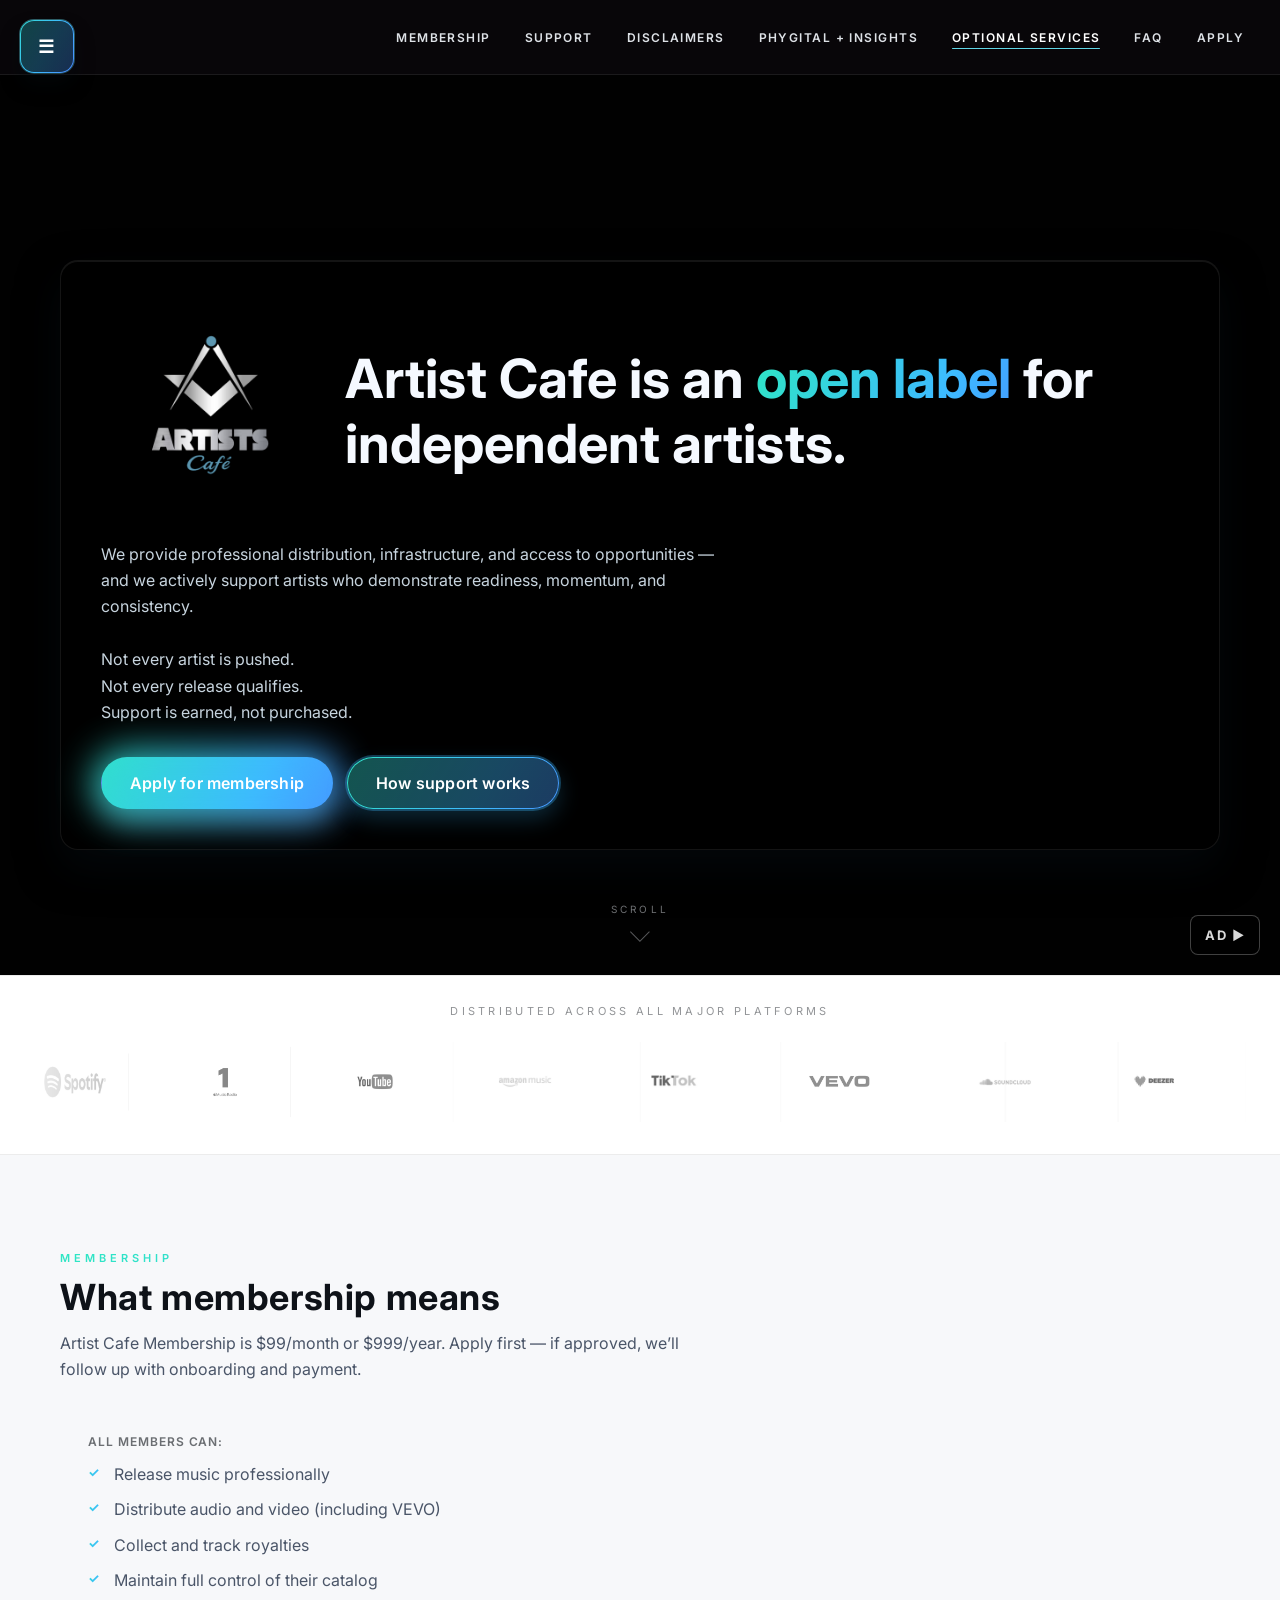
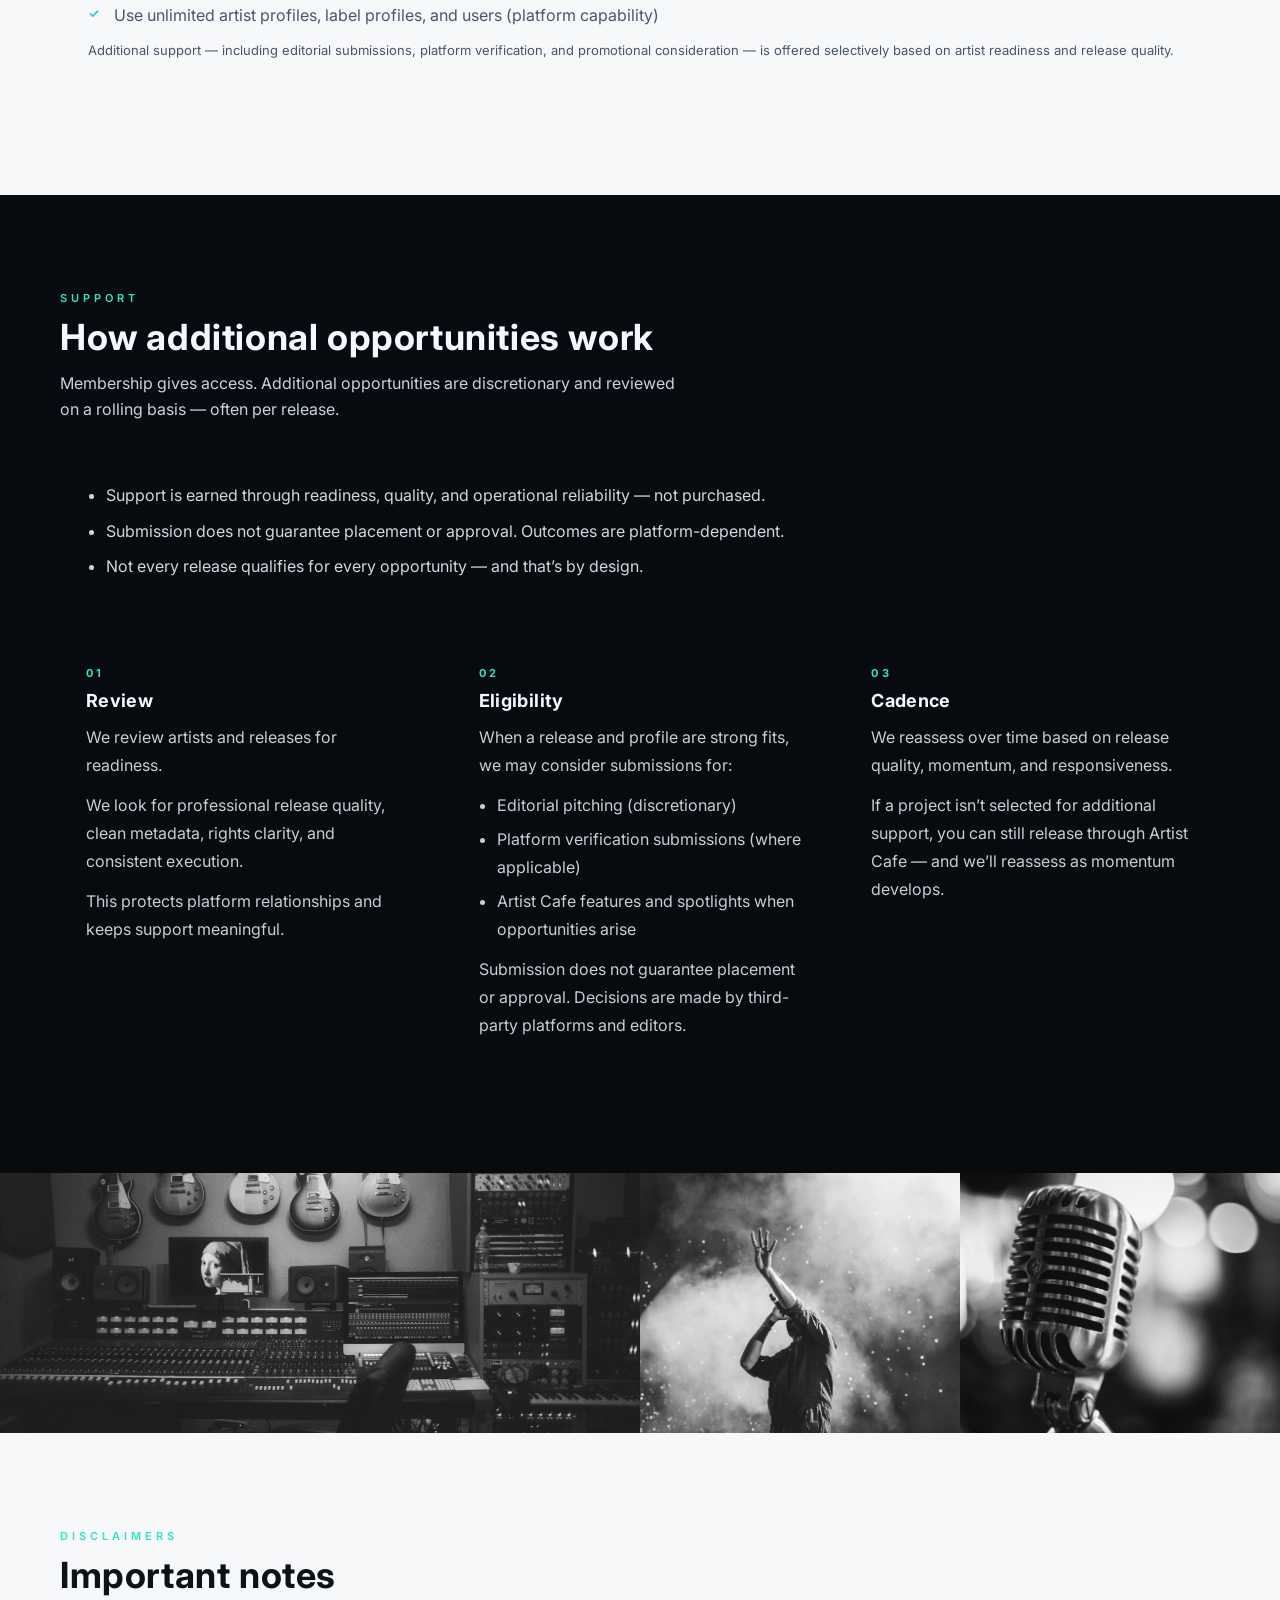
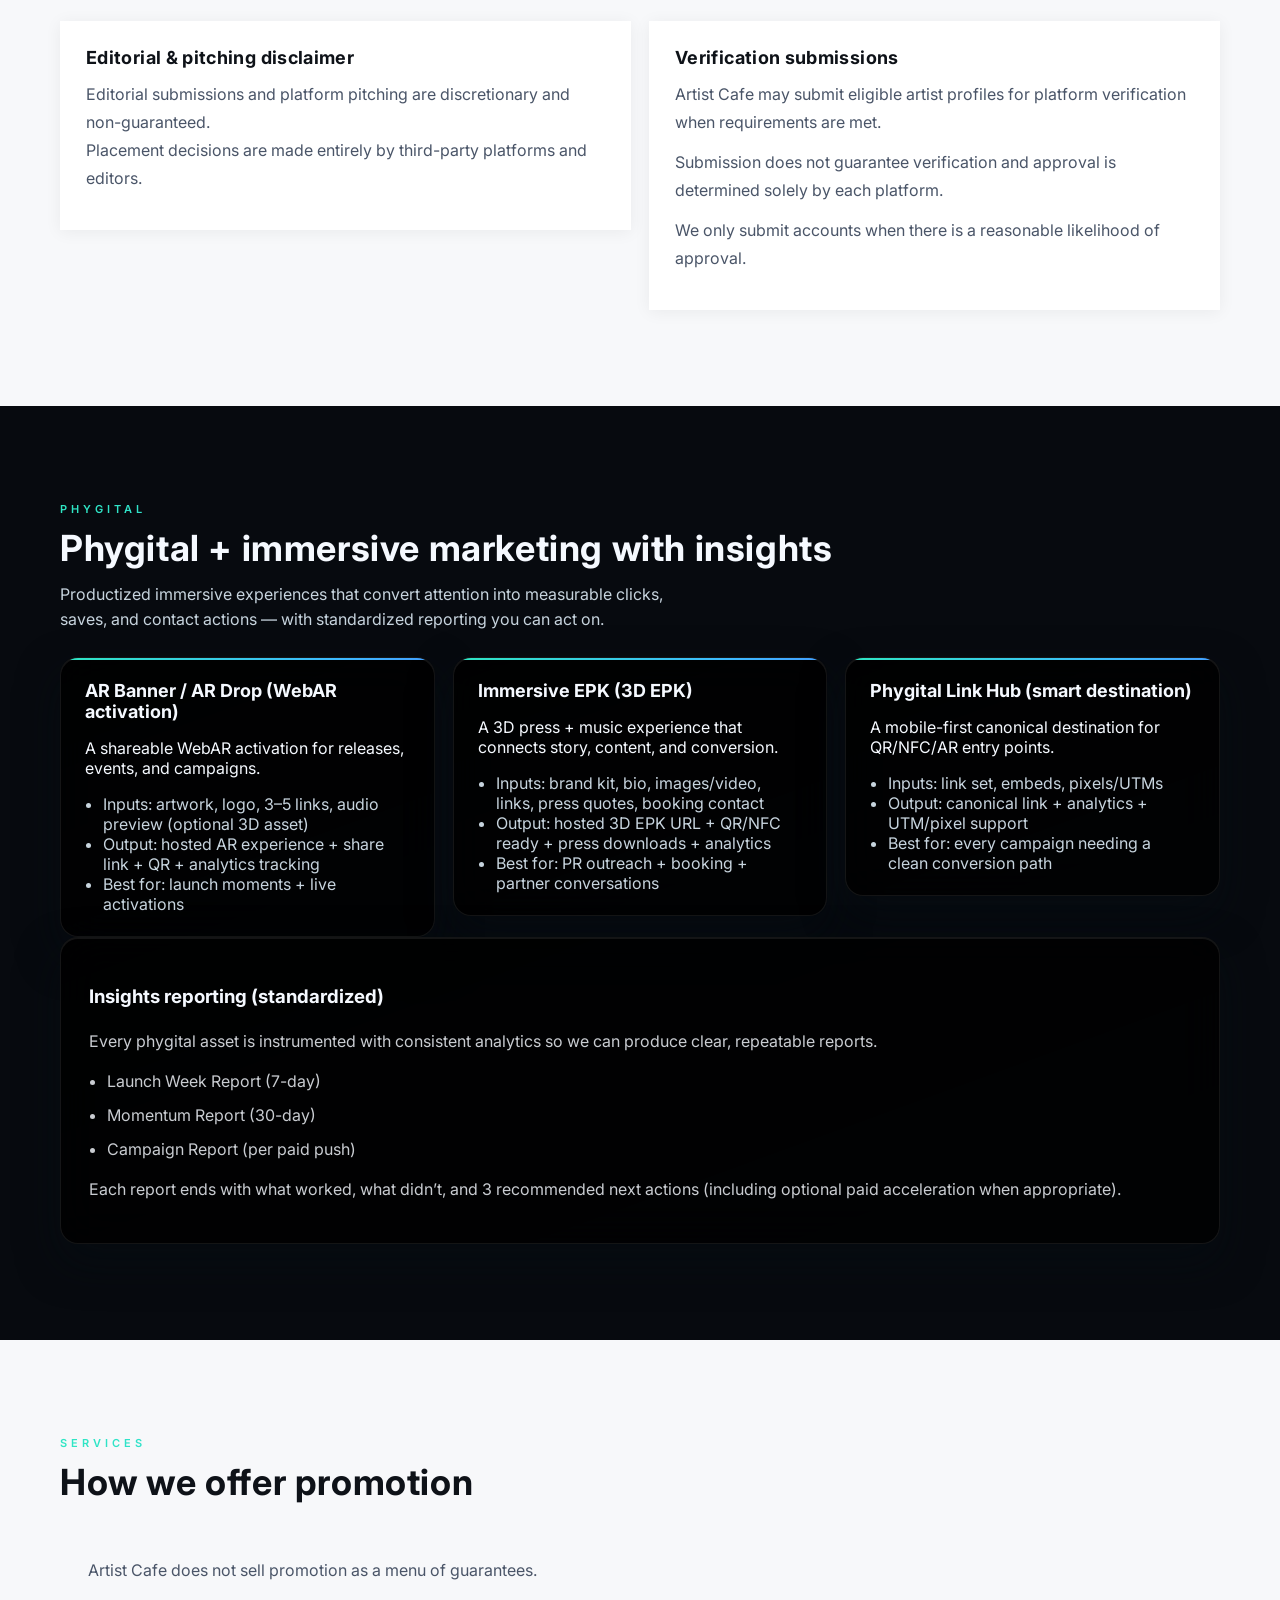
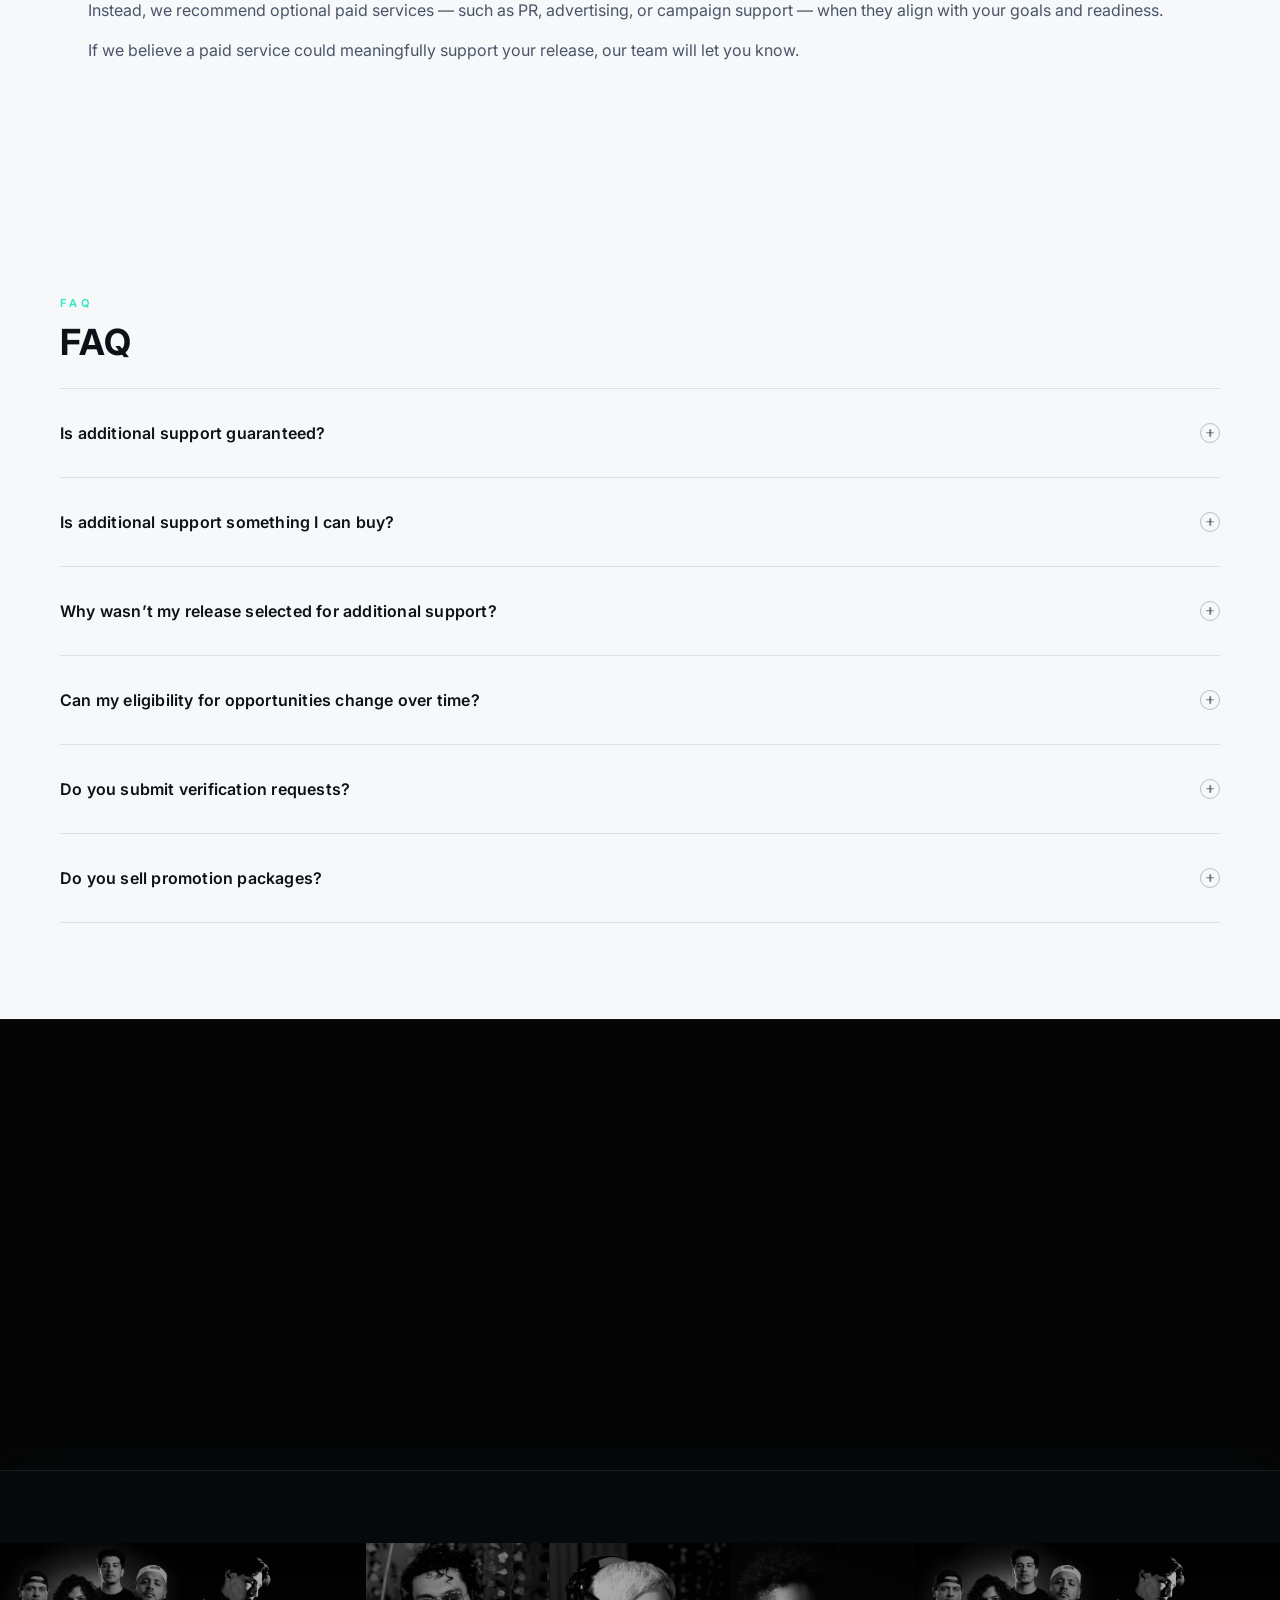
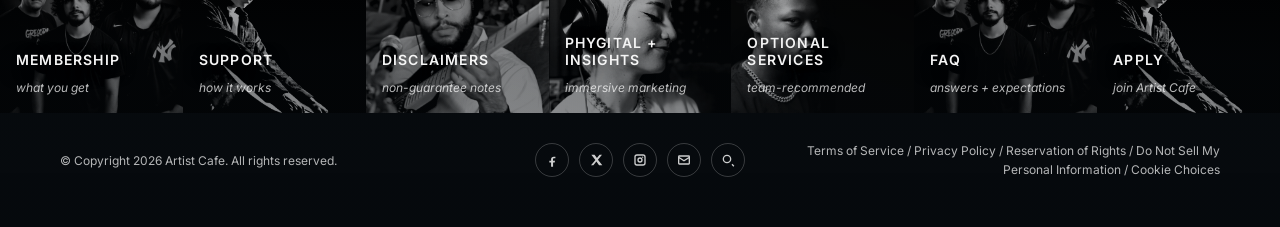
==== commit 4ca4794b: "Implement audio description toggle button and enhance parallax effects for non-touch devices; update" ====
--- a/index.html
+++ b/index.html
@@ -2,7 +2,7 @@
 <html lang="en">
   <head>
     <meta charset="UTF-8" />
-    <meta name="viewport" content="width=device-width, initial-scale=1.0" />
+    <meta name="viewport" content="width=device-width, initial-scale=1.0, viewport-fit=cover" />
     <title>Artist Cafe — The Open Label</title>
     <link rel="preconnect" href="https://fonts.googleapis.com" />
     <link rel="preconnect" href="https://fonts.gstatic.com" crossorigin />
@@ -122,6 +122,7 @@
             muted
             loop
             playsinline
+            preload="metadata"
           >
             <source
               src="assets/video-home.mp4"
@@ -130,6 +131,16 @@
           </video>
           <div class="hero-veil"></div>
         </div>
+        <p id="video-ad-text" class="sr-only"></p>
+        <button
+          type="button"
+          id="ad-toggle"
+          class="ad-toggle-btn"
+          aria-pressed="false"
+          aria-label="Play audio description of background video"
+        >
+          <span class="ad-icon" aria-hidden="true">AD ▶</span>
+        </button>
         <div class="container">
           <div class="float-plane" data-parallax>
             <div class="plane-inner glass-plane hero-content reveal">
@@ -415,7 +426,7 @@
                 />
               </svg>
             </a>
-            <a class="footer-social-link" href="#" aria-label="Email">
+            <a class="footer-social-link" href="mailto:artistscafe@hallpassinternational.com" aria-label="Email">
               <svg viewBox="0 0 24 24" aria-hidden="true">
                 <path
                   d="M5 5h14a2 2 0 0 1 2 2v10a2 2 0 0 1-2 2H5a2 2 0 0 1-2-2V7a2 2 0 0 1 2-2zm0 2v.4l7 4.6 7-4.6V7H5zm14 10V9.7l-7 4.6-7-4.6V17h14z"
@@ -431,8 +442,11 @@
             </a>
           </div>
           <p class="footer-links">
-            Terms of Service / Privacy Policy / Reservation of Rights / Do Not Sell My
-            Personal Information / Cookie Choices
+            <a href="legal.html#terms">Terms of Service</a> /
+            <a href="legal.html#privacy">Privacy Policy</a> /
+            <a href="legal.html#rights">Reservation of Rights</a> /
+            <a href="legal.html#do-not-sell">Do Not Sell My Personal Information</a> /
+            <a href="legal.html#cookies">Cookie Choices</a>
           </p>
         </div>
       </div>
@@ -441,5 +455,6 @@
     <script src="content.js"></script>
     <script src="haptic.js"></script>
     <script src="app.js"></script>
+    <script src="audio-description.js"></script>
   </body>
 </html>
--- a/styles.css
+++ b/styles.css
@@ -731,6 +731,12 @@
   gap: 16px;
 }
 
+nav.top-nav .nav-inner {
+  width: 100%;
+  max-width: 100%;
+  padding: 12px 24px;
+}
+
 .nav-links {
   display: flex;
   gap: 12px;
@@ -745,7 +751,7 @@
 
 nav.top-nav .nav-links {
   flex: 1;
-  justify-content: center;
+  justify-content: flex-end;
 }
 
 .nav-pill {
@@ -834,7 +840,7 @@
 
 .mobile-dock {
   position: fixed;
-  bottom: 16px;
+  bottom: calc(16px + env(safe-area-inset-bottom, 0px));
   left: 50%;
   transform: translateX(-50%);
   display: none;
@@ -1914,8 +1920,112 @@
     display: flex;
   }
 
+  .mobile-dock .nav-pill {
+    min-height: 44px;
+    padding: 10px 16px;
+  }
+
   .hero {
     padding-top: 160px;
+  }
+
+  .container {
+    width: min(100% - 40px, var(--content-max));
+  }
+
+  .section {
+    padding: 56px 0;
+  }
+
+  .hero-content {
+    padding: 24px 20px;
+  }
+
+  .hero p {
+    margin-bottom: 20px;
+  }
+
+  .membership-card,
+  .support-intro,
+  .optional-services-card {
+    padding: 20px;
+  }
+
+  .status-card,
+  .disclaimer-card {
+    padding: 20px 18px;
+  }
+
+  .feature-card {
+    padding: 18px 16px;
+  }
+
+  .final-cta {
+    padding: 20px;
+  }
+
+  .site-footer {
+    padding: 48px 0 calc(32px + 80px + env(safe-area-inset-bottom, 0px));
+  }
+
+  .expandable-sidebar {
+    display: none;
+  }
+
+  .footer-grid {
+    grid-auto-flow: row;
+    grid-template-columns: 1fr 1fr;
+    width: 100%;
+    margin-left: 0;
+    transform: none;
+    overflow-x: visible;
+  }
+
+  .footer-tile {
+    min-height: 130px;
+  }
+
+  .cta-row {
+    flex-direction: column;
+  }
+
+  .cta-button {
+    width: 100%;
+  }
+
+  .footer-social-link {
+    width: 44px;
+    height: 44px;
+  }
+
+  .faq-item h4 {
+    min-height: 48px;
+  }
+
+  .wizard-steps .step-pill {
+    padding: 12px 16px;
+    min-height: 44px;
+  }
+
+  .form-grid {
+    grid-template-columns: 1fr;
+  }
+
+  input,
+  textarea,
+  select {
+    font-size: 16px;
+  }
+}
+
+@media (max-width: 420px) {
+  .photo-feature-grid {
+    grid-template-columns: 1fr;
+    grid-template-rows: auto;
+  }
+
+  .photo-feature-large {
+    grid-column: span 1;
   }
 }
 
@@ -2025,3 +2135,220 @@
 .affiliate-marquee-track.paused {
   animation-play-state: paused;
 }
+
+/* ─── Audio Description Toggle ──────────────────────────────── */
+.ad-toggle-btn {
+  position: absolute;
+  bottom: 20px;
+  right: 20px;
+  z-index: 3;
+  display: inline-flex;
+  align-items: center;
+  justify-content: center;
+  gap: 6px;
+  min-height: 40px;
+  padding: 8px 14px;
+  border-radius: 8px;
+  border: 1px solid rgba(255, 255, 255, 0.25);
+  background: rgba(0, 0, 0, 0.6);
+  backdrop-filter: blur(12px);
+  color: rgba(255, 255, 255, 0.85);
+  font-family: inherit;
+  font-size: 12px;
+  font-weight: 700;
+  letter-spacing: 0.12em;
+  cursor: pointer;
+  transition: background var(--dur-fast) var(--ease),
+    border-color var(--dur-fast) var(--ease),
+    box-shadow var(--dur-fast) var(--ease),
+    transform var(--dur-fast) var(--ease);
+}
+
+.ad-toggle-btn:hover {
+  background: rgba(0, 0, 0, 0.75);
+  border-color: var(--accent-border);
+  transform: translateY(-1px);
+  box-shadow: 0 8px 20px rgba(0, 0, 0, 0.4);
+}
+
+.ad-toggle-btn:focus-visible {
+  outline: 2px solid var(--accent);
+  outline-offset: 3px;
+}
+
+.ad-toggle-btn.is-active {
+  background: rgba(95, 214, 230, 0.15);
+  border-color: var(--accent);
+  color: var(--accent);
+  box-shadow: 0 0 12px rgba(95, 214, 230, 0.2);
+}
+
+.ad-toggle-btn.is-active:hover {
+  background: rgba(95, 214, 230, 0.22);
+}
+
+.ad-icon {
+  font-size: 13px;
+  line-height: 1;
+}
+
+@media (max-width: 860px) {
+  .ad-toggle-btn {
+    bottom: 14px;
+    right: 14px;
+    padding: 6px 12px;
+    min-height: 36px;
+    font-size: 11px;
+  }
+}
+
+/* ── Footer link anchors ── */
+
+.footer-links a {
+  color: rgba(255, 255, 255, 0.7);
+  text-decoration: none;
+  transition: color var(--dur-fast) var(--ease);
+}
+
+.footer-links a:hover {
+  color: var(--accent);
+}
+
+/* ── Legal page ── */
+
+.legal-content {
+  padding-top: 120px;
+  padding-bottom: 80px;
+  max-width: 780px;
+  color: var(--text);
+  line-height: 1.7;
+}
+
+.legal-header h1 {
+  font-size: 2.4rem;
+  font-weight: 700;
+  margin: 0 0 12px;
+}
+
+.legal-header > p {
+  color: var(--muted);
+  font-size: 0.95rem;
+  margin: 0 0 6px;
+}
+
+.legal-updated {
+  font-size: 0.82rem;
+  color: rgba(255, 255, 255, 0.5);
+  margin-bottom: 24px;
+}
+
+.legal-toc {
+  display: flex;
+  flex-wrap: wrap;
+  gap: 8px 16px;
+  margin-bottom: 48px;
+  padding: 18px 22px;
+  border-radius: 12px;
+  background: var(--plane);
+  border: 1px solid var(--border);
+}
+
+.legal-toc a {
+  color: var(--accent);
+  text-decoration: none;
+  font-size: 0.88rem;
+  font-weight: 500;
+  transition: color var(--dur-fast) var(--ease);
+}
+
+.legal-toc a:hover {
+  color: #fff;
+}
+
+.legal-section {
+  margin-bottom: 56px;
+  scroll-margin-top: 100px;
+}
+
+.legal-section h2 {
+  font-size: 1.6rem;
+  font-weight: 700;
+  margin: 0 0 24px;
+  padding-bottom: 12px;
+  border-bottom: 1px solid var(--border);
+}
+
+.legal-section h3 {
+  font-size: 1.1rem;
+  font-weight: 600;
+  margin: 28px 0 8px;
+}
+
+.legal-section h4 {
+  font-size: 0.98rem;
+  font-weight: 600;
+  margin: 20px 0 6px;
+  color: var(--accent);
+}
+
+.legal-section p {
+  margin: 0 0 14px;
+  color: var(--muted);
+  font-size: 0.92rem;
+}
+
+.legal-section ul {
+  margin: 0 0 14px;
+  padding-left: 22px;
+  color: var(--muted);
+  font-size: 0.92rem;
+}
+
+.legal-section li {
+  margin-bottom: 6px;
+}
+
+.legal-section a {
+  color: var(--accent);
+  text-decoration: none;
+}
+
+.legal-section a:hover {
+  text-decoration: underline;
+}
+
+.legal-table {
+  width: 100%;
+  border-collapse: collapse;
+  margin: 12px 0 18px;
+  font-size: 0.88rem;
+}
+
+.legal-table th,
+.legal-table td {
+  text-align: left;
+  padding: 10px 14px;
+  border: 1px solid var(--border);
+  color: var(--muted);
+}
+
+.legal-table th {
+  background: var(--plane);
+  color: var(--text);
+  font-weight: 600;
+}
+
+@media (max-width: 720px) {
+  .legal-content {
+    padding-top: 90px;
+  }
+
+  .legal-header h1 {
+    font-size: 1.8rem;
+  }
+
+  .legal-toc {
+    flex-direction: column;
+    gap: 8px;
+  }
+}
